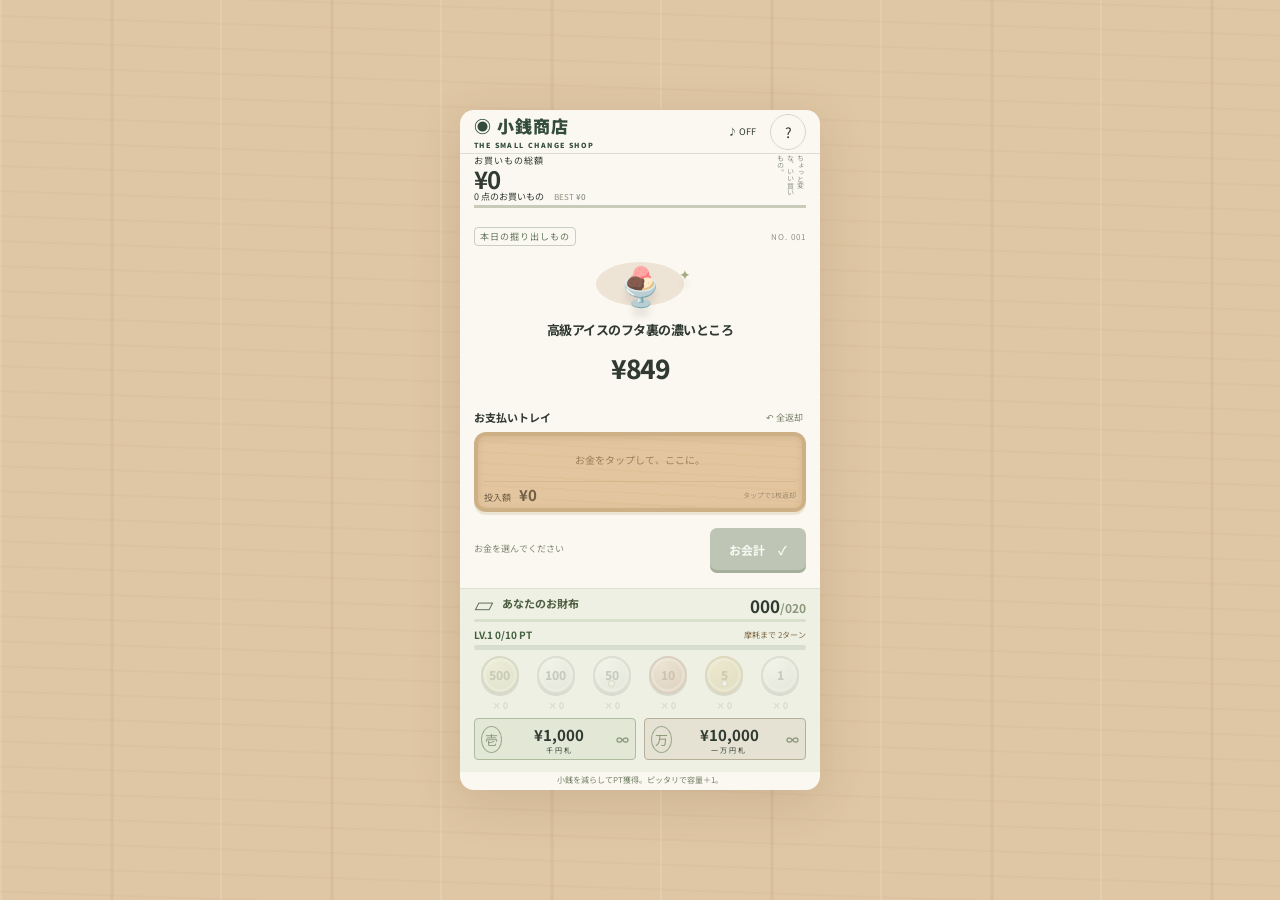
==== index.html @ 15989cb2 "Add files via upload ゲームルールを変更" ====
<!doctype html>
<html lang="ja">
<head><meta charset="utf-8"><meta name="viewport" content="width=device-width,initial-scale=1,viewport-fit=cover"><meta name="theme-color" content="#f4f0e6"><title>ピッタリ小銭パズル</title><link rel="stylesheet" href="style.css"></head>
<body>
<main class="game">
<header><a class="brand" href="./">◉ 小銭商店<span>THE SMALL CHANGE SHOP</span></a><div class="header-actions"><button id="sound" aria-label="効果音をオンにする" aria-pressed="false">♪ OFF</button><button id="help" aria-label="遊び方">?</button></div></header>
<section class="collection" aria-label="購入した商品"><div class="score"><span>お買いもの総額</span><strong id="total">¥0</strong><small><span id="purchases">0</span> 点のお買いもの <span class="best">BEST <b id="best">¥0</b></span></small></div><div id="trophies" aria-hidden="true"></div><span class="shelf-label">ちょっと変な、いい買いもの。</span></section>
<section class="product"><div class="product-top"><span class="tag">本日の掘り出しもの</span><span id="item-number">NO. 001</span></div><div class="product-art" id="art" aria-hidden="true"></div><span id="category" class="category"></span><h1 id="item-name"></h1><p id="description"></p><div class="price" id="price"></div></section>
<section class="payment" aria-label="支払いトレイ"><div class="section-heading"><h2>お支払いトレイ</h2><button id="clear">↶ 全返却</button></div><div class="tray"><div id="tray-items"><span class="tray-hint">お金をタップして、ここに。</span></div><div class="tray-bottom"><span><span id="tray-label">投入額</span> <strong id="paid">¥0</strong></span><small id="tray-instruction">タップで1枚返却</small></div></div><div class="checkout"><div class="payment-feedback" aria-live="polite" aria-atomic="true"><span id="payment-hint">お金を選んでください</span><strong id="coin-preview"></strong></div><button id="pay" disabled>お会計 <span>✓</span></button></div></section>
<section class="wallet" id="wallet"><div class="section-heading"><h2><span aria-hidden="true">▱</span> あなたのお財布</h2><strong id="capacity">008<span>/015</span></strong></div><div class="capacity-track"><div id="capacity-bar"></div></div><div id="coins" class="coins"></div><div class="notes"><button data-note="1000"><span class="note-seal">壱</span><span>¥1,000<small>千円札</small></span><b>∞</b></button><button data-note="10000"><span class="note-seal">万</span><span>¥10,000<small>一万円札</small></span><b>∞</b></button></div><p class="wallet-tip">小銭をタップ / 上にスワイプでトレイへ</p></section>
<footer>小銭を減らしてPT獲得。ピッタリで財布を育てよう。<span>買いすぎ注意。小銭はもっと注意。</span></footer>
</main>
<div id="toast" role="status" aria-live="polite"></div>
<dialog id="help-dialog"><button class="close" data-close="help-dialog" aria-label="閉じる">×</button><span class="dialog-icon">◉</span><h2>小銭じょうずは、買いものじょうず。</h2><p>お財布のお金をじょうずに使って、ちょっと変な商品を買い続けよう。</p><ol><li>小銭やお札をタップしてトレイへ。</li><li>商品の金額以上を用意して「お会計」。</li><li>お釣りは千円単位をお札で、端数を最少枚数の硬貨で返します。</li></ol><p id="growth-rules">小銭を減らしてポイント獲得。ピッタリ支払いで財布を育てよう。</p><small>ヒント：198円に203円を出すと、お釣りは5円玉1枚。</small><button class="primary" data-close="help-dialog">お買いものをはじめる →</button></dialog>
<dialog id="result"><div class="receipt"><span>小銭商店 / RECEIPT</span><h2>財布がパンクしました</h2><p>お買い上げ、ありがとうございました。</p><div id="receipt-items"></div><div class="receipt-total">合計 <strong id="result-total"></strong></div><p id="result-count"></p><p id="result-capacity"></p><div class="barcode" aria-hidden="true"></div><small>またのご来店を、お待ちしています。</small><button id="restart" class="primary">もう一度お買いもの →</button></div></dialog>
<script src="wallet-config.js"></script><script src="game.js"></script><script src="app.js"></script>
</body></html>
---- style.css ----
@import url('https://fonts.googleapis.com/css2?family=Noto+Sans+JP:wght@400;500;600;700;800;900&display=swap');
:root{font-family:'Noto Sans JP',sans-serif;color:#303a30;background:#e9e9e1;font-synthesis:none;font-size:14px}*{box-sizing:border-box}body{margin:0;background-image:radial-gradient(#6d776916 .8px,transparent .8px);background-size:8px 8px}button,a{-webkit-tap-highlight-color:transparent}button{font:inherit;cursor:pointer;color:inherit;touch-action:manipulation}button:focus-visible,a:focus-visible{outline:3px solid #de8b3b;outline-offset:4px}button{border:0}button:disabled{cursor:default}.game{max-width:480px;margin:28px auto;background:#faf8f0;border:1px solid #fff;box-shadow:0 12px 80px #333b3115;border-radius:22px;overflow:hidden}header{display:flex;justify-content:space-between;align-items:center;padding:23px 24px 20px;border-bottom:1px solid #dcded2}.brand{text-decoration:none;color:#334c3b;font-size:21px;font-weight:900;letter-spacing:2px}.brand span{display:block;font-size:8px;letter-spacing:1.7px;margin-top:5px}.header-actions{display:flex;gap:9px}.header-actions button{background:transparent;border:1px solid #d4d8cc;border-radius:50%;width:30px;height:30px;font-size:14px}.header-actions #sound{border:0;width:55px;font-size:10px}.collection{position:relative;height:132px;margin:0 24px;border-bottom:4px solid #c8caba;overflow:hidden}.score{position:relative;z-index:2;padding-top:17px;pointer-events:none}.score>span{font-size:10px;letter-spacing:1px}.score strong{display:block;font-size:34px;letter-spacing:-1px;line-height:1.4;font-variant-numeric:tabular-nums}.score small{font-size:10px}.best{margin-left:12px;color:#8b907f;font-size:9px}.best b{font-weight:500}.shelf-label{position:absolute;right:0;bottom:7px;font-size:8px;color:#8d9383;writing-mode:vertical-rl;max-height:110px}#trophies{position:absolute;bottom:0;right:24px;width:150px;height:125px}.trophy{position:absolute;font-size:29px;bottom:var(--y);left:var(--x);transform:rotate(var(--r));animation:drop .8s cubic-bezier(.3,.05,.7,1)}@keyframes drop{0%{transform:translateY(-150px) rotate(-30deg)}65%{transform:translateY(0) rotate(var(--r))}80%{transform:translateY(-17px) rotate(12deg)}100%{transform:translateY(0) rotate(var(--r))}}.product{text-align:center;padding:19px 24px 21px}.product-top{display:flex;justify-content:space-between;align-items:center;font-size:9px;letter-spacing:1px;color:#909486}.tag{border:1px solid #c9d0bf;border-radius:4px;padding:4px 8px;color:#65745c;font-size:10px}.product-art{width:140px;height:118px;border-radius:50%;margin:14px auto 10px;display:grid;place-items:center;font-size:83px;background:#eee4d6;position:relative;text-shadow:0 9px 6px #4a382119}.product-art:after{content:'✦';position:absolute;right:-7px;top:13px;font-size:19px;color:#a6ab82}.category{font-size:9px;color:#8a906d;letter-spacing:2px}h1{font-size:17px;margin:6px 0;letter-spacing:-.5px}.product p{font-size:10px;color:#939586;margin:0 0 8px}.price{font-weight:800;font-size:35px;letter-spacing:-1.5px}.payment{padding:0 24px 17px}.section-heading{display:flex;justify-content:space-between;align-items:center;margin-bottom:9px}h2{font-size:12px;margin:0;font-weight:700}.section-heading button{background:transparent;font-size:10px;color:#7c826e;padding:5px}.tray{background:repeating-linear-gradient(3deg,#dab98c44 0px,#dab98c44 2px,transparent 2px,transparent 11px),#e3c69f;border:5px solid #ceb087;box-shadow:inset 0 2px 7px #72502422,0 3px 0 #ad8e6430;border-radius:12px;min-height:106px;padding:9px 11px 7px}#tray-items{display:flex;flex-wrap:wrap;gap:5px;min-height:40px;max-height:115px;overflow:auto;align-items:center}.tray-hint{font-size:11px;color:#9a805f;text-align:center;width:100%;padding:10px 0}.tray-bottom{display:flex;justify-content:space-between;align-items:center;border-top:1px solid #b9966344;padding-top:6px;margin-top:7px;font-size:10px;color:#705d45}.tray-bottom strong{font-size:18px;margin-left:8px}.tray-bottom small{font-size:8px;color:#a18b6e}.tray-money{border-radius:50%;background:#ebebe5;border:2px solid #b7b7a9;width:33px;height:33px;font-size:10px;font-weight:800;flex-shrink:0}.tray-money.note{width:auto;border-radius:3px;background:#e8edda;border-color:#b3c3a2;padding:0 7px}.checkout{display:flex;align-items:center;justify-content:space-between;margin-top:12px;gap:8px}.payment-feedback{font-size:10px;color:#808872;line-height:1.7;white-space:pre-line}#pay{background:#38523d;color:white;padding:12px 22px;border-radius:7px;font-size:13px;font-weight:700;min-width:120px;box-shadow:0 3px 0 #263e2c}#pay span{margin-left:17px}#pay:disabled{background:#bec5b4;box-shadow:0 3px 0 #a6af9b;color:#f8f9f4}.wallet{background:#edf0e3;padding:18px 24px 12px;border-top:1px solid #dee3d4}.wallet h2{color:#4b5c40}.wallet h2 span{font-size:22px;vertical-align:middle;margin-right:5px}#capacity{font-size:18px;font-variant-numeric:tabular-nums}#capacity span{color:#8c977e;font-size:13px}.capacity-track{height:4px;background:#d9dfcd;border-radius:4px;margin-bottom:20px;overflow:hidden}#capacity-bar{height:100%;background:#82966a;transition:width .25s,background .25s}.coins{display:grid;grid-template-columns:repeat(6,1fr);gap:8px;align-items:start;margin-bottom:13px}.coin-slot{background:transparent;padding:0;min-width:0;touch-action:pan-x}.coin-stack{height:54px;position:relative;display:block}.coin-face{position:absolute;left:50%;top:var(--offset,0px);transform:translateX(-50%);border-radius:50%;width:43px;height:43px;border:2px solid #b6b5a9;background:radial-gradient(circle at 30% 20%,#fafaf4,#cdcec6);box-shadow:0 2px 0 #a6a79a,inset 0 0 0 3px #ffffff55;display:grid;place-items:center;font-size:13px;font-weight:800;color:#6f746d}.coin-slot[data-value="500"] .coin-face{background:radial-gradient(circle at 30% 20%,#eee7bd,#c5c397);border-color:#aaa780;color:#777651}.coin-slot[data-value="10"] .coin-face{background:radial-gradient(circle at 30% 20%,#e9c5ab,#bd8e6e);border-color:#af856a;color:#855d43}.coin-slot[data-value="5"] .coin-face{background:radial-gradient(circle at 30% 20%,#e8d69d,#c5b476);border-color:#b6a067;color:#8a7439}.coin-slot[data-value="50"] .coin-face:after,.coin-slot[data-value="5"] .coin-face:after{content:'';position:absolute;bottom:5px;width:5px;height:5px;border-radius:50%;background:#edf0e3;border:1px solid #a69c7b}.coin-slot:disabled{opacity:.3}.coin-count{display:block;text-align:center;color:#828b76;font-size:10px}.notes{display:grid;grid-template-columns:1fr 1fr;gap:12px}.notes button{display:flex;align-items:center;justify-content:space-between;padding:9px;background:#e2e7d6;border:1px solid #aebb9e;outline:2px solid #e2e7d6;outline-offset:-4px;border-radius:4px}.notes button:nth-child(2){background:#e5e2d4;border-color:#b6b09a;outline-color:#e5e2d4}.note-seal{border:1px solid #9faa8f;border-radius:50%;padding:5px;font-size:15px;color:#8a9779}.notes button>span:nth-child(2){font-size:18px;font-weight:700}.notes small{display:block;font-weight:400;font-size:8px;letter-spacing:2px}.notes b{font-size:18px;color:#8c977d}.wallet-tip{text-align:center;font-size:8px;color:#9aa38d;margin:12px 0 0}footer{text-align:center;font-size:10px;padding:16px 0;color:#768166}footer span{display:block;margin-top:5px;font-size:8px;color:#a1a591}#toast{position:fixed;bottom:25px;left:50%;transform:translate(-50%,20px);background:#344a38;color:#fff;padding:14px 22px;border-radius:12px;box-shadow:0 4px 25px #0002;max-width:90vw;width:max-content;opacity:0;pointer-events:none;transition:.25s;font-size:12px;z-index:5}#toast.show{opacity:1;transform:translate(-50%,0)}dialog{border:0;border-radius:15px;padding:30px;max-width:390px;width:calc(100% - 32px);color:#354331;background:#faf8f0;box-shadow:0 20px 80px #0003}dialog::backdrop{background:#25382980;backdrop-filter:blur(4px)}dialog h2{font-size:20px;margin:15px 0}dialog p,dialog li{font-size:12px;line-height:2}dialog ol{padding-left:20px}dialog small{font-size:10px}.close{position:absolute;right:12px;top:8px;background:transparent;font-size:25px}.dialog-icon{font-size:34px;color:#738961}.primary{display:block;background:#38523d;color:white;padding:14px;border-radius:7px;width:100%;margin-top:23px;font-weight:700;font-size:12px}.receipt{text-align:center}.receipt>span{font-size:12px;letter-spacing:2px}.receipt h2{font-size:20px}#receipt-items{border-block:1px dashed #afb49e;max-height:180px;overflow:auto;padding:12px 0;margin:20px 0}.receipt-row{display:flex;justify-content:space-between;gap:12px;text-align:left;font-size:10px;margin:9px 0}.receipt-row span:last-child{white-space:nowrap}.receipt-total{display:flex;justify-content:space-between;font-size:16px}.receipt-total strong{font-size:25px}.barcode{height:32px;width:165px;margin:18px auto;background:repeating-linear-gradient(90deg,#46513c 0 2px,transparent 2px 5px,#46513c 5px 6px,transparent 6px 9px,#46513c 9px 13px,transparent 13px 15px)}.upgrade{animation:glow .8s ease 2}@keyframes glow{50%{background:#d8e7b6;box-shadow:inset 0 0 35px #a4c365}}.burst{animation:shake .15s 5}@keyframes shake{25%{transform:translateX(-9px) rotate(-1deg)}75%{transform:translateX(9px) rotate(1deg)}}.flying-coin{position:fixed;z-index:10;font-size:24px;pointer-events:none;animation:fly 1s ease-out forwards}@keyframes fly{to{transform:translate(var(--dx),var(--dy)) rotate(500deg);opacity:0}}@media(max-width:360px){header,.product,.payment,.wallet{padding-left:16px;padding-right:16px}.coin-face{width:38px;height:38px}.coins{gap:4px}h1{font-size:15px}}@media(prefers-reduced-motion:reduce){*,*:before,*:after{animation:none!important;transition:none!important}}

.payment-feedback{min-width:0}.payment-feedback>span{white-space:pre-line}#coin-preview{display:block;font-size:11px;margin-top:3px;color:#826b48}#coin-preview:empty{display:none}#coin-preview[data-tone="good"]{color:#427044}#coin-preview[data-tone="danger"]{color:#ac4c35}#pay{flex-shrink:0}

/* Separate pieces remain individually visible and tappable. */
#tray-items{gap:10px 9px;padding:7px 4px;min-height:54px;align-content:start}
.tray-money{display:inline-grid;place-items:center;transform:translateY(var(--scatter-y,0px)) rotate(var(--tilt,0deg));box-shadow:0 2px 3px #72502435;min-width:33px}
.tray-money[data-value="500"]{background:#ded6a7;border-color:#aaa780}
.tray-money[data-value="10"]{background:#ddae8c;border-color:#af856a}
.tray-money[data-value="5"]{background:#e0cb8b;border-color:#b6a067}
#tray-items.returning-change{max-height:none;overflow:visible}
.money-flight{position:fixed;z-index:6;pointer-events:none;margin:0;transform:none}

/* 360 x 576 (10:16) is the baseline. Only row spacing grows on taller screens. */
:root{
 --safe-top:env(safe-area-inset-top,0px);--safe-bottom:env(safe-area-inset-bottom,0px);
 --game-width:min(calc(100vw - 16px - env(safe-area-inset-left,0px) - env(safe-area-inset-right,0px)),480px);
 --u:calc(var(--game-width) / 360);
}
body{
 min-height:100vh;min-height:100dvh;display:grid;place-items:center;
 padding:calc(8px + var(--safe-top)) calc(8px + env(safe-area-inset-right,0px)) calc(8px + var(--safe-bottom)) calc(8px + env(safe-area-inset-left,0px));
 background-color:#dfc6a4;
 background-image:repeating-linear-gradient(2deg,transparent 0 7px,#9470470b 8px 9px,transparent 10px 25px),repeating-linear-gradient(90deg,#fff2 0 2px,transparent 2px 110px,#8b694c18 111px 113px,transparent 114px 220px);
 background-size:auto;
}
.game{
 width:var(--game-width);max-width:480px;min-height:0;
 height:clamp(calc(576 * var(--u)),calc(100dvh - var(--safe-top) - var(--safe-bottom) - 16px),calc(640 * var(--u)));
 margin:0;border:0;border-radius:calc(14 * var(--u));overflow:auto;
 display:grid;grid-template-rows:calc(44 * var(--u)) minmax(calc(54 * var(--u)),.25fr) minmax(calc(130 * var(--u)),1fr) calc(174 * var(--u)) calc(156 * var(--u)) calc(18 * var(--u));
 box-shadow:0 12px 50px #62482725;
}
.game>header{padding:calc(3 * var(--u)) calc(14 * var(--u))}
.brand{font-size:calc(17 * var(--u));letter-spacing:calc(1 * var(--u))}.brand span{font-size:calc(7 * var(--u));margin-top:calc(2 * var(--u));letter-spacing:calc(1.4 * var(--u))}
.header-actions{gap:calc(4 * var(--u))}.header-actions button{width:calc(36 * var(--u));height:calc(36 * var(--u));font-size:calc(14 * var(--u))}.header-actions #sound{width:calc(48 * var(--u));font-size:calc(9 * var(--u))}
.collection{height:auto;margin:0 calc(14 * var(--u));border-bottom-width:calc(3 * var(--u))}
.score{padding-top:calc(2 * var(--u));line-height:1.1}.score>span{font-size:calc(9 * var(--u))}.score strong{font-size:calc(24 * var(--u));line-height:1.1}.score small{display:block;font-size:calc(9 * var(--u));line-height:1.2}.best{font-size:calc(8 * var(--u));margin-left:calc(8 * var(--u))}
.shelf-label{max-height:calc(48 * var(--u));font-size:calc(7 * var(--u))}#trophies{width:calc(130 * var(--u));height:calc(52 * var(--u));right:calc(16 * var(--u))}
.product{min-height:0;padding:calc(3 * var(--u)) calc(14 * var(--u));display:flex;flex-direction:column;align-items:center;justify-content:space-evenly;overflow:visible}
.product-top{width:100%;font-size:calc(8 * var(--u));flex-shrink:0}.tag{padding:calc(2 * var(--u)) calc(5 * var(--u));font-size:calc(9 * var(--u))}
.product-art{flex:none;width:calc(88 * var(--u));height:calc(44 * var(--u));margin:0 auto;font-size:calc(38 * var(--u));line-height:1}.product-art:after{font-size:calc(14 * var(--u));top:calc(5 * var(--u))}
.product .category,.product>p{display:none}.product h1{font-size:calc(13 * var(--u));line-height:1.3;margin:0;flex-shrink:0}.price{font-size:calc(26 * var(--u));line-height:1.1}
.payment{padding:calc(3 * var(--u)) calc(14 * var(--u)) calc(5 * var(--u));min-height:0;display:flex;flex-direction:column}
.section-heading{margin-bottom:calc(3 * var(--u))}h2{font-size:calc(11 * var(--u))}.payment>.section-heading{height:calc(24 * var(--u));flex-shrink:0}.section-heading button{font-size:calc(9 * var(--u));min-height:calc(28 * var(--u));padding:calc(3 * var(--u))}
.tray{min-height:0;flex:1;display:flex;flex-direction:column;padding:calc(3 * var(--u)) calc(6 * var(--u));border-width:calc(4 * var(--u))}
#tray-items,#tray-items.returning-change{min-height:0;max-height:none;overflow:auto;flex:1;gap:calc(8 * var(--u));padding:calc(5 * var(--u)) calc(3 * var(--u));align-items:flex-start}
.tray-money{width:calc(30 * var(--u));min-width:calc(30 * var(--u));height:calc(30 * var(--u));font-size:calc(9 * var(--u))}.tray-money.note{padding:0 calc(6 * var(--u))}
.tray-hint{padding:calc(3 * var(--u)) 0;font-size:calc(10 * var(--u))}.tray-bottom{flex-shrink:0;margin-top:calc(2 * var(--u));padding-top:calc(2 * var(--u));font-size:calc(9 * var(--u))}.tray-bottom strong{font-size:calc(15 * var(--u));margin-left:calc(6 * var(--u))}.tray-bottom small{font-size:calc(7 * var(--u))}
.checkout{flex-shrink:0;height:calc(56 * var(--u));margin-top:calc(3 * var(--u));gap:calc(5 * var(--u))}.payment-feedback{font-size:calc(9 * var(--u));line-height:1.4}#coin-preview{font-size:calc(9 * var(--u));margin-top:calc(2 * var(--u))}#pay{height:calc(42 * var(--u));padding:calc(8 * var(--u)) calc(12 * var(--u));min-width:calc(96 * var(--u));font-size:calc(12 * var(--u))}#pay span{margin-left:calc(10 * var(--u))}
.wallet{padding:calc(5 * var(--u)) calc(14 * var(--u));min-height:0}.wallet .section-heading{height:calc(22 * var(--u))}.wallet h2 span{font-size:calc(20 * var(--u))}#capacity{font-size:calc(17 * var(--u))}#capacity span{font-size:calc(12 * var(--u))}
.capacity-track{height:calc(3 * var(--u));margin-bottom:calc(6 * var(--u))}.coins{margin-bottom:calc(6 * var(--u));gap:calc(5 * var(--u))}.coin-stack{height:calc(44 * var(--u))}.coin-slot{min-height:calc(57 * var(--u))}.coin-face{width:calc(38 * var(--u));height:calc(38 * var(--u));font-size:calc(12 * var(--u))}.coin-count{font-size:calc(9 * var(--u));line-height:1.3}
.notes{gap:calc(8 * var(--u))}.notes button{padding:calc(4 * var(--u)) calc(6 * var(--u));min-height:calc(42 * var(--u))}.notes button>span:nth-child(2){font-size:calc(15 * var(--u))}.notes b{font-size:calc(13 * var(--u))}.notes small{font-size:calc(7 * var(--u))}.note-seal{padding:calc(3 * var(--u));font-size:calc(13 * var(--u))}.wallet-tip{display:none}
.game>footer{padding:calc(2 * var(--u)) 0;font-size:calc(8 * var(--u));line-height:1.5}.game>footer span{display:none}
#toast{bottom:calc(12px + var(--safe-bottom))}dialog{max-height:calc(100dvh - var(--safe-top) - var(--safe-bottom) - 24px);overflow:auto}
/* Landscape retains a usable portrait layout with page scrolling. */
@media(orientation:landscape){:root{--game-width:min(calc(100vw - 16px),360px)}}
.score{font-size:calc(9 * var(--u))}
/* Growth stays beside the wallet; allow additional height for payment forecasts. */
.game{height:clamp(calc(616 * var(--u)),calc(100dvh - var(--safe-top) - var(--safe-bottom) - 16px),calc(680 * var(--u)));grid-template-rows:calc(44 * var(--u)) minmax(calc(54 * var(--u)),.25fr) minmax(calc(130 * var(--u)),1fr) calc(186 * var(--u)) calc(184 * var(--u)) calc(18 * var(--u))}
.checkout{height:auto;min-height:calc(68 * var(--u))}
.growth{margin-bottom:calc(5 * var(--u));color:#42603d}
.growth-label{display:flex;align-items:center;justify-content:space-between;gap:4px;font-size:calc(10 * var(--u));line-height:1.4}
.growth-label small{font-size:calc(8 * var(--u));color:#826b48}
#exp-gauge{display:block;width:100%;height:calc(5 * var(--u));margin-top:calc(3 * var(--u));border:0;border-radius:4px;overflow:hidden;background:#d8decd;accent-color:#699c53}
#exp-gauge::-webkit-progress-bar{background:#d8decd}
#exp-gauge::-webkit-progress-value{background:#699c53;transition:width .25s}
#exp-gauge::-moz-progress-bar{background:#699c53}
#exp-preview{display:block;color:#427044;font-weight:700;font-size:calc(9 * var(--u));line-height:1.4}
#exp-preview:empty{display:none}
.wear{animation:wear-flash .8s ease}
@keyframes wear-flash{50%{background:#ead0b6}}
.product{overflow:hidden}
.product-content{width:100%;height:100%;min-height:0;display:flex;flex-direction:column;align-items:center;justify-content:space-evenly}
.product-content>.category,.product-content>p{display:none}
.payment{position:relative}
.point-popup{position:absolute;left:50%;top:25%;transform:translateX(-50%);z-index:8;pointer-events:none;color:#46652f;background:#fff9de;border:2px solid #d4b85c;border-radius:999px;padding:5px 18px;font-size:calc(28 * var(--u));font-weight:900;text-shadow:0 2px #fff;box-shadow:0 5px 18px #66501d38;white-space:nowrap}
#tray-items,#tray-items.returning-change{position:relative;display:block;overflow:hidden;padding:0;max-height:none;min-height:0;isolation:isolate}
#tray-items>.tray-money{position:absolute;margin:0;transform-origin:center;transition:filter .12s}
#tray-items>.tray-money:focus-visible{z-index:10000!important;outline-offset:1px;filter:brightness(1.15)}
#tray-items>.tray-money:hover:not(:disabled){filter:brightness(1.1)}
#tray-items>.tray-hint{position:absolute;inset:0;display:grid;place-items:center;padding:0}
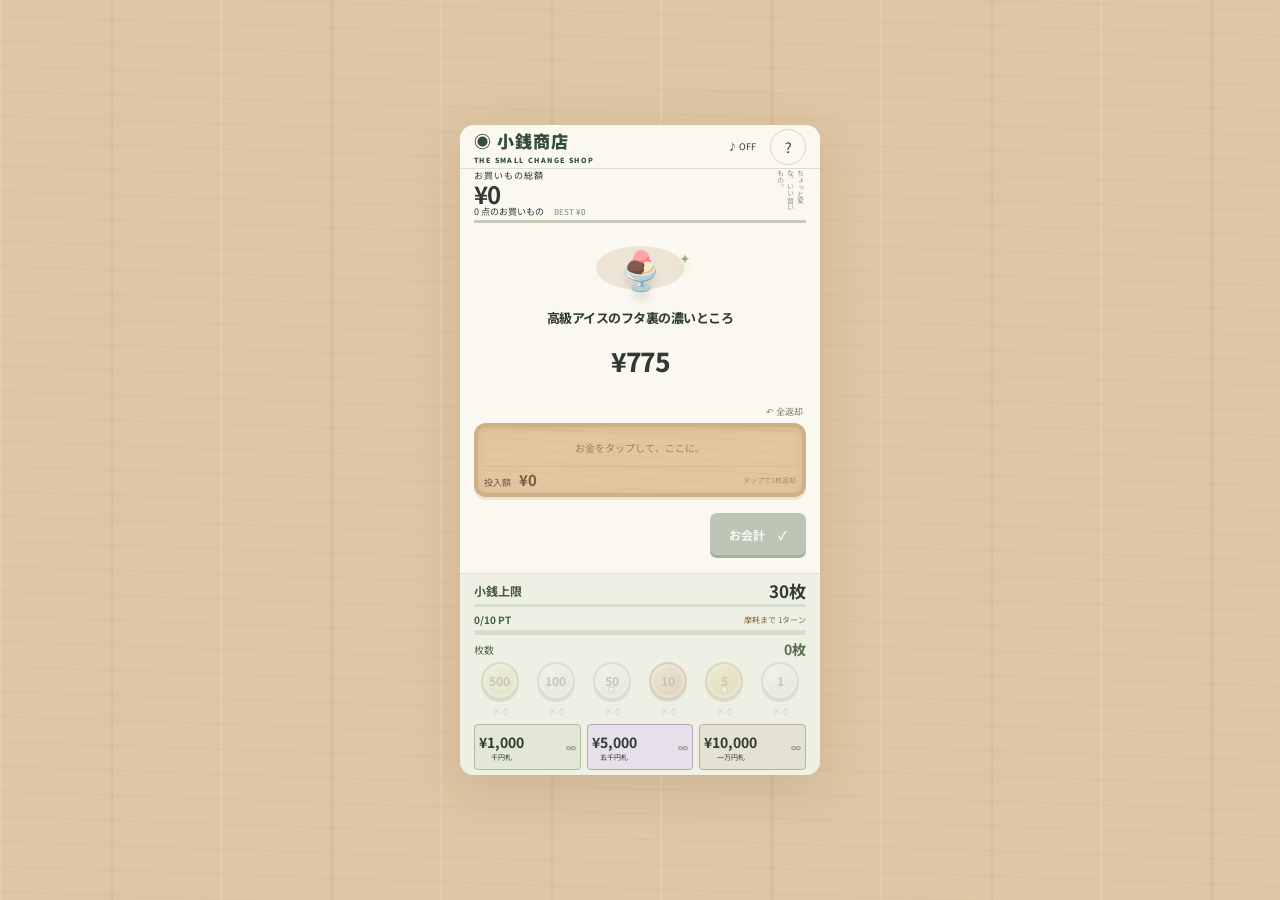
==== commit 3c66cca8: "Add files via upload バランス調整中" ====
--- a/index.html
+++ b/index.html
@@ -5,10 +5,10 @@
 <main class="game">
 <header><a class="brand" href="./">◉ 小銭商店<span>THE SMALL CHANGE SHOP</span></a><div class="header-actions"><button id="sound" aria-label="効果音をオンにする" aria-pressed="false">♪ OFF</button><button id="help" aria-label="遊び方">?</button></div></header>
 <section class="collection" aria-label="購入した商品"><div class="score"><span>お買いもの総額</span><strong id="total">¥0</strong><small><span id="purchases">0</span> 点のお買いもの <span class="best">BEST <b id="best">¥0</b></span></small></div><div id="trophies" aria-hidden="true"></div><span class="shelf-label">ちょっと変な、いい買いもの。</span></section>
-<section class="product"><div class="product-top"><span class="tag">本日の掘り出しもの</span><span id="item-number">NO. 001</span></div><div class="product-art" id="art" aria-hidden="true"></div><span id="category" class="category"></span><h1 id="item-name"></h1><p id="description"></p><div class="price" id="price"></div></section>
-<section class="payment" aria-label="支払いトレイ"><div class="section-heading"><h2>お支払いトレイ</h2><button id="clear">↶ 全返却</button></div><div class="tray"><div id="tray-items"><span class="tray-hint">お金をタップして、ここに。</span></div><div class="tray-bottom"><span><span id="tray-label">投入額</span> <strong id="paid">¥0</strong></span><small id="tray-instruction">タップで1枚返却</small></div></div><div class="checkout"><div class="payment-feedback" aria-live="polite" aria-atomic="true"><span id="payment-hint">お金を選んでください</span><strong id="coin-preview"></strong></div><button id="pay" disabled>お会計 <span>✓</span></button></div></section>
-<section class="wallet" id="wallet"><div class="section-heading"><h2><span aria-hidden="true">▱</span> あなたのお財布</h2><strong id="capacity">008<span>/015</span></strong></div><div class="capacity-track"><div id="capacity-bar"></div></div><div id="coins" class="coins"></div><div class="notes"><button data-note="1000"><span class="note-seal">壱</span><span>¥1,000<small>千円札</small></span><b>∞</b></button><button data-note="10000"><span class="note-seal">万</span><span>¥10,000<small>一万円札</small></span><b>∞</b></button></div><p class="wallet-tip">小銭をタップ / 上にスワイプでトレイへ</p></section>
-<footer>小銭を減らしてPT獲得。ピッタリで財布を育てよう。<span>買いすぎ注意。小銭はもっと注意。</span></footer>
+<section class="product"><div class="product-art" id="art" aria-hidden="true"></div><span id="category" class="category"></span><h1 id="item-name"></h1><p id="description"></p><div class="price" id="price"></div></section>
+<section class="payment" aria-label="支払いトレイ"><div class="section-heading"><button id="clear">↶ 全返却</button></div><div class="tray"><div id="tray-items"><span class="tray-hint">お金をタップして、ここに。</span></div><div class="tray-bottom"><span><span id="tray-label">投入額</span> <strong id="paid">¥0</strong></span><small id="tray-instruction">タップで1枚返却</small></div></div><div class="checkout"><div class="payment-feedback" aria-live="polite" aria-atomic="true"><span id="payment-hint"></span><strong id="coin-preview"></strong></div><button id="pay" disabled>お会計 <span>✓</span></button></div></section>
+<section class="wallet" id="wallet"><div class="section-heading wallet-heading"><h2>小銭上限</h2><strong id="capacity"></strong></div><div class="capacity-track"><div id="capacity-bar"></div></div><div class="coin-total-label"><span>枚数</span><strong id="coin-total"></strong></div><div id="coins" class="coins"></div><div class="notes"><button data-note="1000"><span class="note-seal">壱</span><span>¥1,000<small>千円札</small></span><b>∞</b></button><button data-note="5000"><span class="note-seal">五</span><span>¥5,000<small>五千円札</small></span><b>∞</b></button><button data-note="10000"><span class="note-seal">万</span><span>¥10,000<small>一万円札</small></span><b>∞</b></button></div><p class="wallet-tip">小銭をタップ / 上にスワイプでトレイへ</p></section>
+
 </main>
 <div id="toast" role="status" aria-live="polite"></div>
 <dialog id="help-dialog"><button class="close" data-close="help-dialog" aria-label="閉じる">×</button><span class="dialog-icon">◉</span><h2>小銭じょうずは、買いものじょうず。</h2><p>お財布のお金をじょうずに使って、ちょっと変な商品を買い続けよう。</p><ol><li>小銭やお札をタップしてトレイへ。</li><li>商品の金額以上を用意して「お会計」。</li><li>お釣りは千円単位をお札で、端数を最少枚数の硬貨で返します。</li></ol><p id="growth-rules">小銭を減らしてポイント獲得。ピッタリ支払いで財布を育てよう。</p><small>ヒント：198円に203円を出すと、お釣りは5円玉1枚。</small><button class="primary" data-close="help-dialog">お買いものをはじめる →</button></dialog>
--- a/style.css
+++ b/style.css
@@ -81,3 +81,18 @@
 #tray-items>.tray-money:focus-visible{z-index:10000!important;outline-offset:1px;filter:brightness(1.15)}
 #tray-items>.tray-money:hover:not(:disabled){filter:brightness(1.1)}
 #tray-items>.tray-hint{position:absolute;inset:0;display:grid;place-items:center;padding:0}
+/* Keep the wallet limit above the gauge and the held count next to the coins. */
+.game{height:clamp(calc(586 * var(--u)),calc(100dvh - var(--safe-top) - var(--safe-bottom) - 16px),calc(650 * var(--u)));grid-template-rows:calc(44 * var(--u)) minmax(calc(54 * var(--u)),.25fr) minmax(calc(112 * var(--u)),1fr) calc(174 * var(--u)) calc(202 * var(--u))}
+.payment>.section-heading{justify-content:flex-end;height:calc(18 * var(--u))}
+.wallet-heading h2{font-size:calc(12 * var(--u))}
+.coin-total-label{display:flex;align-items:center;justify-content:space-between;gap:8px;font-size:calc(10 * var(--u));line-height:1.3;margin:calc(4 * var(--u)) 0 calc(3 * var(--u));color:#586c4c}
+#coin-total{font-size:calc(14 * var(--u));font-variant-numeric:tabular-nums}
+.notes{grid-template-columns:repeat(3,minmax(0,1fr));gap:calc(6 * var(--u))}
+.notes button{min-width:0;min-height:calc(46 * var(--u));padding:calc(4 * var(--u));gap:calc(2 * var(--u))}
+.notes .note-seal{display:none}
+.notes button>span:nth-child(2){font-size:calc(14 * var(--u));white-space:nowrap}
+.notes b{font-size:calc(10 * var(--u));overflow-wrap:anywhere;min-width:0}
+.notes small{letter-spacing:0}
+.notes button[data-note="5000"]{background:#e7dfe9;border-color:#b5a6bd;outline-color:#e7dfe9}
+.notes button[data-note="10000"]{background:#e5e2d4;border-color:#b6b09a;outline-color:#e5e2d4}
+.point-popup{font-size:calc(25 * var(--u));max-width:95%;padding:5px 14px}
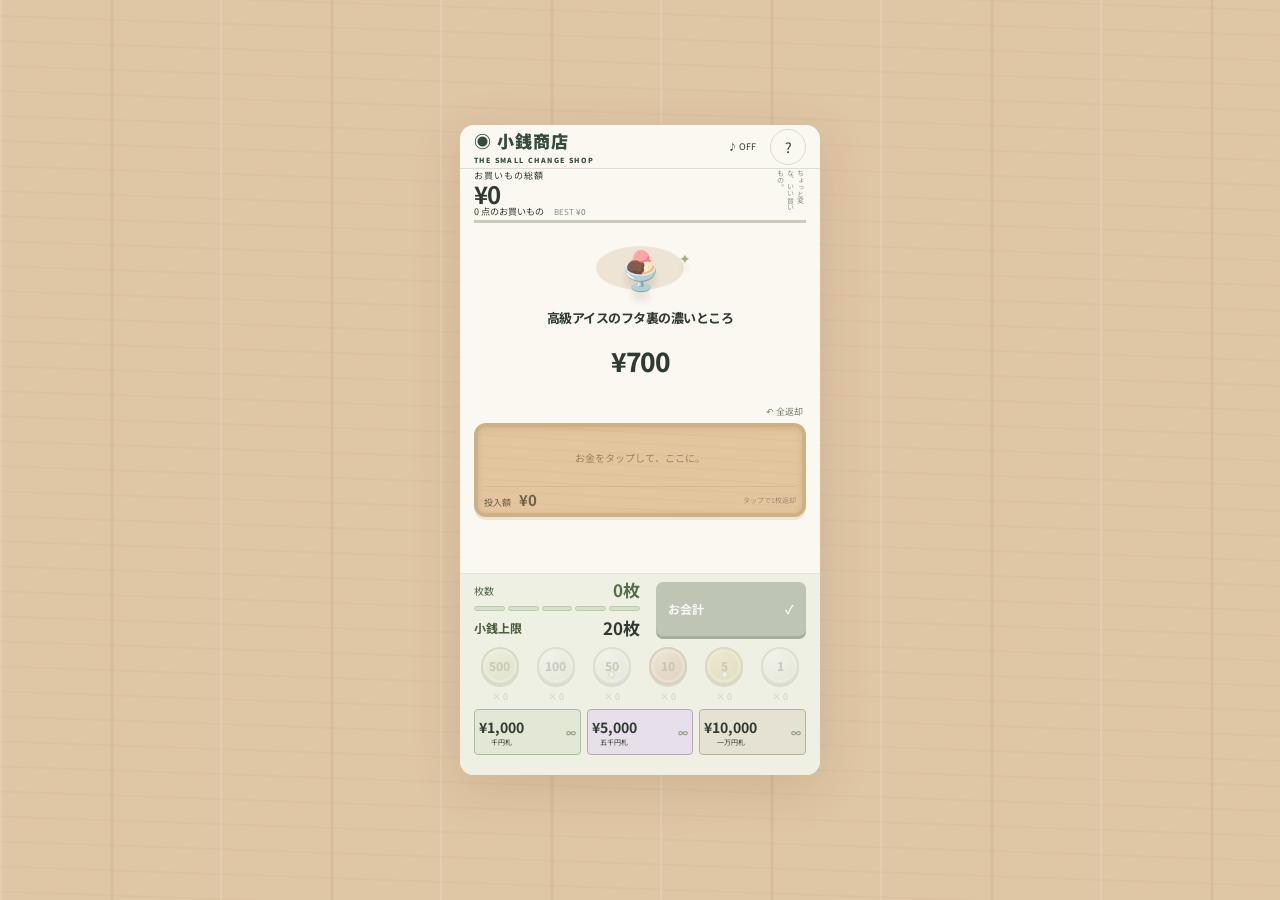
==== commit f71637fd: "Add files via upload レイアウトとバランス調整" ====
--- a/index.html
+++ b/index.html
@@ -6,8 +6,8 @@
 <header><a class="brand" href="./">◉ 小銭商店<span>THE SMALL CHANGE SHOP</span></a><div class="header-actions"><button id="sound" aria-label="効果音をオンにする" aria-pressed="false">♪ OFF</button><button id="help" aria-label="遊び方">?</button></div></header>
 <section class="collection" aria-label="購入した商品"><div class="score"><span>お買いもの総額</span><strong id="total">¥0</strong><small><span id="purchases">0</span> 点のお買いもの <span class="best">BEST <b id="best">¥0</b></span></small></div><div id="trophies" aria-hidden="true"></div><span class="shelf-label">ちょっと変な、いい買いもの。</span></section>
 <section class="product"><div class="product-art" id="art" aria-hidden="true"></div><span id="category" class="category"></span><h1 id="item-name"></h1><p id="description"></p><div class="price" id="price"></div></section>
-<section class="payment" aria-label="支払いトレイ"><div class="section-heading"><button id="clear">↶ 全返却</button></div><div class="tray"><div id="tray-items"><span class="tray-hint">お金をタップして、ここに。</span></div><div class="tray-bottom"><span><span id="tray-label">投入額</span> <strong id="paid">¥0</strong></span><small id="tray-instruction">タップで1枚返却</small></div></div><div class="checkout"><div class="payment-feedback" aria-live="polite" aria-atomic="true"><span id="payment-hint"></span><strong id="coin-preview"></strong></div><button id="pay" disabled>お会計 <span>✓</span></button></div></section>
-<section class="wallet" id="wallet"><div class="section-heading wallet-heading"><h2>小銭上限</h2><strong id="capacity"></strong></div><div class="capacity-track"><div id="capacity-bar"></div></div><div class="coin-total-label"><span>枚数</span><strong id="coin-total"></strong></div><div id="coins" class="coins"></div><div class="notes"><button data-note="1000"><span class="note-seal">壱</span><span>¥1,000<small>千円札</small></span><b>∞</b></button><button data-note="5000"><span class="note-seal">五</span><span>¥5,000<small>五千円札</small></span><b>∞</b></button><button data-note="10000"><span class="note-seal">万</span><span>¥10,000<small>一万円札</small></span><b>∞</b></button></div><p class="wallet-tip">小銭をタップ / 上にスワイプでトレイへ</p></section>
+<section class="payment" aria-label="支払いトレイ"><div class="section-heading"><button id="clear">↶ 全返却</button></div><div class="tray"><div id="tray-items"><span class="tray-hint">お金をタップして、ここに。</span></div><div class="tray-bottom"><span><span id="tray-label">投入額</span> <strong id="paid">¥0</strong></span><small id="tray-instruction">タップで1枚返却</small></div></div><div class="checkout"><div class="payment-feedback" aria-live="polite" aria-atomic="true"><span id="payment-hint"></span><strong id="coin-preview"></strong></div></div></section>
+<section class="wallet" id="wallet"><div class="wallet-controls"><div class="wallet-stats"><div class="coin-total-label"><span>枚数</span><strong id="coin-total"></strong></div><div class="section-heading wallet-heading"><h2>小銭上限</h2><strong id="capacity"></strong></div></div><div class="wallet-action"><button id="pay" disabled>お会計 <span>✓</span></button></div></div><div id="coins" class="coins"></div><div class="notes"><button data-note="1000"><span class="note-seal">壱</span><span>¥1,000<small>千円札</small></span><b>∞</b></button><button data-note="5000"><span class="note-seal">五</span><span>¥5,000<small>五千円札</small></span><b>∞</b></button><button data-note="10000"><span class="note-seal">万</span><span>¥10,000<small>一万円札</small></span><b>∞</b></button></div><p class="wallet-tip">小銭をタップ / 上にスワイプでトレイへ</p></section>
 
 </main>
 <div id="toast" role="status" aria-live="polite"></div>
--- a/style.css
+++ b/style.css
@@ -1,5 +1,5 @@
 @import url('https://fonts.googleapis.com/css2?family=Noto+Sans+JP:wght@400;500;600;700;800;900&display=swap');
-:root{font-family:'Noto Sans JP',sans-serif;color:#303a30;background:#e9e9e1;font-synthesis:none;font-size:14px}*{box-sizing:border-box}body{margin:0;background-image:radial-gradient(#6d776916 .8px,transparent .8px);background-size:8px 8px}button,a{-webkit-tap-highlight-color:transparent}button{font:inherit;cursor:pointer;color:inherit;touch-action:manipulation}button:focus-visible,a:focus-visible{outline:3px solid #de8b3b;outline-offset:4px}button{border:0}button:disabled{cursor:default}.game{max-width:480px;margin:28px auto;background:#faf8f0;border:1px solid #fff;box-shadow:0 12px 80px #333b3115;border-radius:22px;overflow:hidden}header{display:flex;justify-content:space-between;align-items:center;padding:23px 24px 20px;border-bottom:1px solid #dcded2}.brand{text-decoration:none;color:#334c3b;font-size:21px;font-weight:900;letter-spacing:2px}.brand span{display:block;font-size:8px;letter-spacing:1.7px;margin-top:5px}.header-actions{display:flex;gap:9px}.header-actions button{background:transparent;border:1px solid #d4d8cc;border-radius:50%;width:30px;height:30px;font-size:14px}.header-actions #sound{border:0;width:55px;font-size:10px}.collection{position:relative;height:132px;margin:0 24px;border-bottom:4px solid #c8caba;overflow:hidden}.score{position:relative;z-index:2;padding-top:17px;pointer-events:none}.score>span{font-size:10px;letter-spacing:1px}.score strong{display:block;font-size:34px;letter-spacing:-1px;line-height:1.4;font-variant-numeric:tabular-nums}.score small{font-size:10px}.best{margin-left:12px;color:#8b907f;font-size:9px}.best b{font-weight:500}.shelf-label{position:absolute;right:0;bottom:7px;font-size:8px;color:#8d9383;writing-mode:vertical-rl;max-height:110px}#trophies{position:absolute;bottom:0;right:24px;width:150px;height:125px}.trophy{position:absolute;font-size:29px;bottom:var(--y);left:var(--x);transform:rotate(var(--r));animation:drop .8s cubic-bezier(.3,.05,.7,1)}@keyframes drop{0%{transform:translateY(-150px) rotate(-30deg)}65%{transform:translateY(0) rotate(var(--r))}80%{transform:translateY(-17px) rotate(12deg)}100%{transform:translateY(0) rotate(var(--r))}}.product{text-align:center;padding:19px 24px 21px}.product-top{display:flex;justify-content:space-between;align-items:center;font-size:9px;letter-spacing:1px;color:#909486}.tag{border:1px solid #c9d0bf;border-radius:4px;padding:4px 8px;color:#65745c;font-size:10px}.product-art{width:140px;height:118px;border-radius:50%;margin:14px auto 10px;display:grid;place-items:center;font-size:83px;background:#eee4d6;position:relative;text-shadow:0 9px 6px #4a382119}.product-art:after{content:'✦';position:absolute;right:-7px;top:13px;font-size:19px;color:#a6ab82}.category{font-size:9px;color:#8a906d;letter-spacing:2px}h1{font-size:17px;margin:6px 0;letter-spacing:-.5px}.product p{font-size:10px;color:#939586;margin:0 0 8px}.price{font-weight:800;font-size:35px;letter-spacing:-1.5px}.payment{padding:0 24px 17px}.section-heading{display:flex;justify-content:space-between;align-items:center;margin-bottom:9px}h2{font-size:12px;margin:0;font-weight:700}.section-heading button{background:transparent;font-size:10px;color:#7c826e;padding:5px}.tray{background:repeating-linear-gradient(3deg,#dab98c44 0px,#dab98c44 2px,transparent 2px,transparent 11px),#e3c69f;border:5px solid #ceb087;box-shadow:inset 0 2px 7px #72502422,0 3px 0 #ad8e6430;border-radius:12px;min-height:106px;padding:9px 11px 7px}#tray-items{display:flex;flex-wrap:wrap;gap:5px;min-height:40px;max-height:115px;overflow:auto;align-items:center}.tray-hint{font-size:11px;color:#9a805f;text-align:center;width:100%;padding:10px 0}.tray-bottom{display:flex;justify-content:space-between;align-items:center;border-top:1px solid #b9966344;padding-top:6px;margin-top:7px;font-size:10px;color:#705d45}.tray-bottom strong{font-size:18px;margin-left:8px}.tray-bottom small{font-size:8px;color:#a18b6e}.tray-money{border-radius:50%;background:#ebebe5;border:2px solid #b7b7a9;width:33px;height:33px;font-size:10px;font-weight:800;flex-shrink:0}.tray-money.note{width:auto;border-radius:3px;background:#e8edda;border-color:#b3c3a2;padding:0 7px}.checkout{display:flex;align-items:center;justify-content:space-between;margin-top:12px;gap:8px}.payment-feedback{font-size:10px;color:#808872;line-height:1.7;white-space:pre-line}#pay{background:#38523d;color:white;padding:12px 22px;border-radius:7px;font-size:13px;font-weight:700;min-width:120px;box-shadow:0 3px 0 #263e2c}#pay span{margin-left:17px}#pay:disabled{background:#bec5b4;box-shadow:0 3px 0 #a6af9b;color:#f8f9f4}.wallet{background:#edf0e3;padding:18px 24px 12px;border-top:1px solid #dee3d4}.wallet h2{color:#4b5c40}.wallet h2 span{font-size:22px;vertical-align:middle;margin-right:5px}#capacity{font-size:18px;font-variant-numeric:tabular-nums}#capacity span{color:#8c977e;font-size:13px}.capacity-track{height:4px;background:#d9dfcd;border-radius:4px;margin-bottom:20px;overflow:hidden}#capacity-bar{height:100%;background:#82966a;transition:width .25s,background .25s}.coins{display:grid;grid-template-columns:repeat(6,1fr);gap:8px;align-items:start;margin-bottom:13px}.coin-slot{background:transparent;padding:0;min-width:0;touch-action:pan-x}.coin-stack{height:54px;position:relative;display:block}.coin-face{position:absolute;left:50%;top:var(--offset,0px);transform:translateX(-50%);border-radius:50%;width:43px;height:43px;border:2px solid #b6b5a9;background:radial-gradient(circle at 30% 20%,#fafaf4,#cdcec6);box-shadow:0 2px 0 #a6a79a,inset 0 0 0 3px #ffffff55;display:grid;place-items:center;font-size:13px;font-weight:800;color:#6f746d}.coin-slot[data-value="500"] .coin-face{background:radial-gradient(circle at 30% 20%,#eee7bd,#c5c397);border-color:#aaa780;color:#777651}.coin-slot[data-value="10"] .coin-face{background:radial-gradient(circle at 30% 20%,#e9c5ab,#bd8e6e);border-color:#af856a;color:#855d43}.coin-slot[data-value="5"] .coin-face{background:radial-gradient(circle at 30% 20%,#e8d69d,#c5b476);border-color:#b6a067;color:#8a7439}.coin-slot[data-value="50"] .coin-face:after,.coin-slot[data-value="5"] .coin-face:after{content:'';position:absolute;bottom:5px;width:5px;height:5px;border-radius:50%;background:#edf0e3;border:1px solid #a69c7b}.coin-slot:disabled{opacity:.3}.coin-count{display:block;text-align:center;color:#828b76;font-size:10px}.notes{display:grid;grid-template-columns:1fr 1fr;gap:12px}.notes button{display:flex;align-items:center;justify-content:space-between;padding:9px;background:#e2e7d6;border:1px solid #aebb9e;outline:2px solid #e2e7d6;outline-offset:-4px;border-radius:4px}.notes button:nth-child(2){background:#e5e2d4;border-color:#b6b09a;outline-color:#e5e2d4}.note-seal{border:1px solid #9faa8f;border-radius:50%;padding:5px;font-size:15px;color:#8a9779}.notes button>span:nth-child(2){font-size:18px;font-weight:700}.notes small{display:block;font-weight:400;font-size:8px;letter-spacing:2px}.notes b{font-size:18px;color:#8c977d}.wallet-tip{text-align:center;font-size:8px;color:#9aa38d;margin:12px 0 0}footer{text-align:center;font-size:10px;padding:16px 0;color:#768166}footer span{display:block;margin-top:5px;font-size:8px;color:#a1a591}#toast{position:fixed;bottom:25px;left:50%;transform:translate(-50%,20px);background:#344a38;color:#fff;padding:14px 22px;border-radius:12px;box-shadow:0 4px 25px #0002;max-width:90vw;width:max-content;opacity:0;pointer-events:none;transition:.25s;font-size:12px;z-index:5}#toast.show{opacity:1;transform:translate(-50%,0)}dialog{border:0;border-radius:15px;padding:30px;max-width:390px;width:calc(100% - 32px);color:#354331;background:#faf8f0;box-shadow:0 20px 80px #0003}dialog::backdrop{background:#25382980;backdrop-filter:blur(4px)}dialog h2{font-size:20px;margin:15px 0}dialog p,dialog li{font-size:12px;line-height:2}dialog ol{padding-left:20px}dialog small{font-size:10px}.close{position:absolute;right:12px;top:8px;background:transparent;font-size:25px}.dialog-icon{font-size:34px;color:#738961}.primary{display:block;background:#38523d;color:white;padding:14px;border-radius:7px;width:100%;margin-top:23px;font-weight:700;font-size:12px}.receipt{text-align:center}.receipt>span{font-size:12px;letter-spacing:2px}.receipt h2{font-size:20px}#receipt-items{border-block:1px dashed #afb49e;max-height:180px;overflow:auto;padding:12px 0;margin:20px 0}.receipt-row{display:flex;justify-content:space-between;gap:12px;text-align:left;font-size:10px;margin:9px 0}.receipt-row span:last-child{white-space:nowrap}.receipt-total{display:flex;justify-content:space-between;font-size:16px}.receipt-total strong{font-size:25px}.barcode{height:32px;width:165px;margin:18px auto;background:repeating-linear-gradient(90deg,#46513c 0 2px,transparent 2px 5px,#46513c 5px 6px,transparent 6px 9px,#46513c 9px 13px,transparent 13px 15px)}.upgrade{animation:glow .8s ease 2}@keyframes glow{50%{background:#d8e7b6;box-shadow:inset 0 0 35px #a4c365}}.burst{animation:shake .15s 5}@keyframes shake{25%{transform:translateX(-9px) rotate(-1deg)}75%{transform:translateX(9px) rotate(1deg)}}.flying-coin{position:fixed;z-index:10;font-size:24px;pointer-events:none;animation:fly 1s ease-out forwards}@keyframes fly{to{transform:translate(var(--dx),var(--dy)) rotate(500deg);opacity:0}}@media(max-width:360px){header,.product,.payment,.wallet{padding-left:16px;padding-right:16px}.coin-face{width:38px;height:38px}.coins{gap:4px}h1{font-size:15px}}@media(prefers-reduced-motion:reduce){*,*:before,*:after{animation:none!important;transition:none!important}}
+:root{font-family:'Noto Sans JP',sans-serif;color:#303a30;background:#e9e9e1;font-synthesis:none;font-size:14px}*{box-sizing:border-box}body{margin:0;background-image:radial-gradient(#6d776916 .8px,transparent .8px);background-size:8px 8px}button,a{-webkit-tap-highlight-color:transparent}button{font:inherit;cursor:pointer;color:inherit;touch-action:manipulation}button:focus-visible,a:focus-visible{outline:3px solid #de8b3b;outline-offset:4px}button{border:0}button:disabled{cursor:default}.game{max-width:480px;margin:28px auto;background:#faf8f0;border:1px solid #fff;box-shadow:0 12px 80px #333b3115;border-radius:22px;overflow:hidden}header{display:flex;justify-content:space-between;align-items:center;padding:23px 24px 20px;border-bottom:1px solid #dcded2}.brand{text-decoration:none;color:#334c3b;font-size:21px;font-weight:900;letter-spacing:2px}.brand span{display:block;font-size:8px;letter-spacing:1.7px;margin-top:5px}.header-actions{display:flex;gap:9px}.header-actions button{background:transparent;border:1px solid #d4d8cc;border-radius:50%;width:30px;height:30px;font-size:14px}.header-actions #sound{border:0;width:55px;font-size:10px}.collection{position:relative;height:132px;margin:0 24px;border-bottom:4px solid #c8caba;overflow:hidden}.score{position:relative;z-index:2;padding-top:17px;pointer-events:none}.score>span{font-size:10px;letter-spacing:1px}.score strong{display:block;font-size:34px;letter-spacing:-1px;line-height:1.4;font-variant-numeric:tabular-nums}.score small{font-size:10px}.best{margin-left:12px;color:#8b907f;font-size:9px}.best b{font-weight:500}.shelf-label{position:absolute;right:0;bottom:7px;font-size:8px;color:#8d9383;writing-mode:vertical-rl;max-height:110px}#trophies{position:absolute;bottom:0;right:24px;width:150px;height:125px}.trophy{position:absolute;font-size:29px;bottom:var(--y);left:var(--x);transform:rotate(var(--r));animation:drop .8s cubic-bezier(.3,.05,.7,1)}@keyframes drop{0%{transform:translateY(-150px) rotate(-30deg)}65%{transform:translateY(0) rotate(var(--r))}80%{transform:translateY(-17px) rotate(12deg)}100%{transform:translateY(0) rotate(var(--r))}}.product{text-align:center;padding:19px 24px 21px}.product-top{display:flex;justify-content:space-between;align-items:center;font-size:9px;letter-spacing:1px;color:#909486}.tag{border:1px solid #c9d0bf;border-radius:4px;padding:4px 8px;color:#65745c;font-size:10px}.product-art{width:140px;height:118px;border-radius:50%;margin:14px auto 10px;display:grid;place-items:center;font-size:83px;background:#eee4d6;position:relative;text-shadow:0 9px 6px #4a382119}.product-art:after{content:'✦';position:absolute;right:-7px;top:13px;font-size:19px;color:#a6ab82}.category{font-size:9px;color:#8a906d;letter-spacing:2px}h1{font-size:17px;margin:6px 0;letter-spacing:-.5px}.product p{font-size:10px;color:#939586;margin:0 0 8px}.price{font-weight:800;font-size:35px;letter-spacing:-1.5px}.payment{padding:0 24px 17px}.section-heading{display:flex;justify-content:space-between;align-items:center;margin-bottom:9px}h2{font-size:12px;margin:0;font-weight:700}.section-heading button{background:transparent;font-size:10px;color:#7c826e;padding:5px}.tray{background:repeating-linear-gradient(3deg,#dab98c44 0px,#dab98c44 2px,transparent 2px,transparent 11px),#e3c69f;border:5px solid #ceb087;box-shadow:inset 0 2px 7px #72502422,0 3px 0 #ad8e6430;border-radius:12px;min-height:106px;padding:9px 11px 7px}#tray-items{display:flex;flex-wrap:wrap;gap:5px;min-height:40px;max-height:115px;overflow:auto;align-items:center}.tray-hint{font-size:11px;color:#9a805f;text-align:center;width:100%;padding:10px 0}.tray-bottom{display:flex;justify-content:space-between;align-items:center;border-top:1px solid #b9966344;padding-top:6px;margin-top:7px;font-size:10px;color:#705d45}.tray-bottom strong{font-size:18px;margin-left:8px}.tray-bottom small{font-size:8px;color:#a18b6e}.tray-money{border-radius:50%;background:#ebebe5;border:2px solid #b7b7a9;width:33px;height:33px;font-size:10px;font-weight:800;flex-shrink:0}.tray-money.note{width:auto;border-radius:3px;background:#e8edda;border-color:#b3c3a2;padding:0 7px}.checkout{display:flex;align-items:center;justify-content:space-between;margin-top:12px;gap:8px}.payment-feedback{font-size:10px;color:#808872;line-height:1.7;white-space:pre-line}#pay{background:#38523d;color:white;padding:12px 22px;border-radius:7px;font-size:13px;font-weight:700;min-width:120px;box-shadow:0 3px 0 #263e2c}#pay span{margin-left:17px}#pay:disabled{background:#bec5b4;box-shadow:0 3px 0 #a6af9b;color:#f8f9f4}.wallet{background:#edf0e3;padding:18px 24px 12px;border-top:1px solid #dee3d4}.wallet h2{color:#4b5c40}.wallet h2 span{font-size:22px;vertical-align:middle;margin-right:5px}#capacity{font-size:18px;font-variant-numeric:tabular-nums}#capacity span{color:#8c977e;font-size:13px}.coins{display:grid;grid-template-columns:repeat(6,1fr);gap:8px;align-items:start;margin-bottom:13px}.coin-slot{background:transparent;padding:0;min-width:0;touch-action:pan-x}.coin-stack{height:54px;position:relative;display:block}.coin-face{position:absolute;left:50%;top:var(--offset,0px);transform:translateX(-50%);border-radius:50%;width:43px;height:43px;border:2px solid #b6b5a9;background:radial-gradient(circle at 30% 20%,#fafaf4,#cdcec6);box-shadow:0 2px 0 #a6a79a,inset 0 0 0 3px #ffffff55;display:grid;place-items:center;font-size:13px;font-weight:800;color:#6f746d}.coin-slot[data-value="500"] .coin-face{background:radial-gradient(circle at 30% 20%,#eee7bd,#c5c397);border-color:#aaa780;color:#777651}.coin-slot[data-value="10"] .coin-face{background:radial-gradient(circle at 30% 20%,#e9c5ab,#bd8e6e);border-color:#af856a;color:#855d43}.coin-slot[data-value="5"] .coin-face{background:radial-gradient(circle at 30% 20%,#e8d69d,#c5b476);border-color:#b6a067;color:#8a7439}.coin-slot[data-value="50"] .coin-face:after,.coin-slot[data-value="5"] .coin-face:after{content:'';position:absolute;bottom:5px;width:5px;height:5px;border-radius:50%;background:#edf0e3;border:1px solid #a69c7b}.coin-slot:disabled{opacity:.3}.coin-count{display:block;text-align:center;color:#828b76;font-size:10px}.notes{display:grid;grid-template-columns:1fr 1fr;gap:12px}.notes button{display:flex;align-items:center;justify-content:space-between;padding:9px;background:#e2e7d6;border:1px solid #aebb9e;outline:2px solid #e2e7d6;outline-offset:-4px;border-radius:4px}.notes button:nth-child(2){background:#e5e2d4;border-color:#b6b09a;outline-color:#e5e2d4}.note-seal{border:1px solid #9faa8f;border-radius:50%;padding:5px;font-size:15px;color:#8a9779}.notes button>span:nth-child(2){font-size:18px;font-weight:700}.notes small{display:block;font-weight:400;font-size:8px;letter-spacing:2px}.notes b{font-size:18px;color:#8c977d}.wallet-tip{text-align:center;font-size:8px;color:#9aa38d;margin:12px 0 0}footer{text-align:center;font-size:10px;padding:16px 0;color:#768166}footer span{display:block;margin-top:5px;font-size:8px;color:#a1a591}#toast{position:fixed;bottom:25px;left:50%;transform:translate(-50%,20px);background:#344a38;color:#fff;padding:14px 22px;border-radius:12px;box-shadow:0 4px 25px #0002;max-width:90vw;width:max-content;opacity:0;pointer-events:none;transition:.25s;font-size:12px;z-index:5}#toast.show{opacity:1;transform:translate(-50%,0)}dialog{border:0;border-radius:15px;padding:30px;max-width:390px;width:calc(100% - 32px);color:#354331;background:#faf8f0;box-shadow:0 20px 80px #0003}dialog::backdrop{background:#25382980;backdrop-filter:blur(4px)}dialog h2{font-size:20px;margin:15px 0}dialog p,dialog li{font-size:12px;line-height:2}dialog ol{padding-left:20px}dialog small{font-size:10px}.close{position:absolute;right:12px;top:8px;background:transparent;font-size:25px}.dialog-icon{font-size:34px;color:#738961}.primary{display:block;background:#38523d;color:white;padding:14px;border-radius:7px;width:100%;margin-top:23px;font-weight:700;font-size:12px}.receipt{text-align:center}.receipt>span{font-size:12px;letter-spacing:2px}.receipt h2{font-size:20px}#receipt-items{border-block:1px dashed #afb49e;max-height:180px;overflow:auto;padding:12px 0;margin:20px 0}.receipt-row{display:flex;justify-content:space-between;gap:12px;text-align:left;font-size:10px;margin:9px 0}.receipt-row span:last-child{white-space:nowrap}.receipt-total{display:flex;justify-content:space-between;font-size:16px}.receipt-total strong{font-size:25px}.barcode{height:32px;width:165px;margin:18px auto;background:repeating-linear-gradient(90deg,#46513c 0 2px,transparent 2px 5px,#46513c 5px 6px,transparent 6px 9px,#46513c 9px 13px,transparent 13px 15px)}.upgrade{animation:glow .8s ease 2}@keyframes glow{50%{background:#d8e7b6;box-shadow:inset 0 0 35px #a4c365}}.burst{animation:shake .15s 5}@keyframes shake{25%{transform:translateX(-9px) rotate(-1deg)}75%{transform:translateX(9px) rotate(1deg)}}.flying-coin{position:fixed;z-index:10;font-size:24px;pointer-events:none;animation:fly 1s ease-out forwards}@keyframes fly{to{transform:translate(var(--dx),var(--dy)) rotate(500deg);opacity:0}}@media(max-width:360px){header,.product,.payment,.wallet{padding-left:16px;padding-right:16px}.coin-face{width:38px;height:38px}.coins{gap:4px}h1{font-size:15px}}@media(prefers-reduced-motion:reduce){*,*:before,*:after{animation:none!important;transition:none!important}}
 
 .payment-feedback{min-width:0}.payment-feedback>span{white-space:pre-line}#coin-preview{display:block;font-size:11px;margin-top:3px;color:#826b48}#coin-preview:empty{display:none}#coin-preview[data-tone="good"]{color:#427044}#coin-preview[data-tone="danger"]{color:#ac4c35}#pay{flex-shrink:0}
 
@@ -50,7 +50,7 @@
 .tray-hint{padding:calc(3 * var(--u)) 0;font-size:calc(10 * var(--u))}.tray-bottom{flex-shrink:0;margin-top:calc(2 * var(--u));padding-top:calc(2 * var(--u));font-size:calc(9 * var(--u))}.tray-bottom strong{font-size:calc(15 * var(--u));margin-left:calc(6 * var(--u))}.tray-bottom small{font-size:calc(7 * var(--u))}
 .checkout{flex-shrink:0;height:calc(56 * var(--u));margin-top:calc(3 * var(--u));gap:calc(5 * var(--u))}.payment-feedback{font-size:calc(9 * var(--u));line-height:1.4}#coin-preview{font-size:calc(9 * var(--u));margin-top:calc(2 * var(--u))}#pay{height:calc(42 * var(--u));padding:calc(8 * var(--u)) calc(12 * var(--u));min-width:calc(96 * var(--u));font-size:calc(12 * var(--u))}#pay span{margin-left:calc(10 * var(--u))}
 .wallet{padding:calc(5 * var(--u)) calc(14 * var(--u));min-height:0}.wallet .section-heading{height:calc(22 * var(--u))}.wallet h2 span{font-size:calc(20 * var(--u))}#capacity{font-size:calc(17 * var(--u))}#capacity span{font-size:calc(12 * var(--u))}
-.capacity-track{height:calc(3 * var(--u));margin-bottom:calc(6 * var(--u))}.coins{margin-bottom:calc(6 * var(--u));gap:calc(5 * var(--u))}.coin-stack{height:calc(44 * var(--u))}.coin-slot{min-height:calc(57 * var(--u))}.coin-face{width:calc(38 * var(--u));height:calc(38 * var(--u));font-size:calc(12 * var(--u))}.coin-count{font-size:calc(9 * var(--u));line-height:1.3}
+.coins{margin-bottom:calc(6 * var(--u));gap:calc(5 * var(--u))}.coin-stack{height:calc(44 * var(--u))}.coin-slot{min-height:calc(57 * var(--u))}.coin-face{width:calc(38 * var(--u));height:calc(38 * var(--u));font-size:calc(12 * var(--u))}.coin-count{font-size:calc(9 * var(--u));line-height:1.3}
 .notes{gap:calc(8 * var(--u))}.notes button{padding:calc(4 * var(--u)) calc(6 * var(--u));min-height:calc(42 * var(--u))}.notes button>span:nth-child(2){font-size:calc(15 * var(--u))}.notes b{font-size:calc(13 * var(--u))}.notes small{font-size:calc(7 * var(--u))}.note-seal{padding:calc(3 * var(--u));font-size:calc(13 * var(--u))}.wallet-tip{display:none}
 .game>footer{padding:calc(2 * var(--u)) 0;font-size:calc(8 * var(--u));line-height:1.5}.game>footer span{display:none}
 #toast{bottom:calc(12px + var(--safe-bottom))}dialog{max-height:calc(100dvh - var(--safe-top) - var(--safe-bottom) - 24px);overflow:auto}
@@ -61,12 +61,6 @@
 .game{height:clamp(calc(616 * var(--u)),calc(100dvh - var(--safe-top) - var(--safe-bottom) - 16px),calc(680 * var(--u)));grid-template-rows:calc(44 * var(--u)) minmax(calc(54 * var(--u)),.25fr) minmax(calc(130 * var(--u)),1fr) calc(186 * var(--u)) calc(184 * var(--u)) calc(18 * var(--u))}
 .checkout{height:auto;min-height:calc(68 * var(--u))}
 .growth{margin-bottom:calc(5 * var(--u));color:#42603d}
-.growth-label{display:flex;align-items:center;justify-content:space-between;gap:4px;font-size:calc(10 * var(--u));line-height:1.4}
-.growth-label small{font-size:calc(8 * var(--u));color:#826b48}
-#exp-gauge{display:block;width:100%;height:calc(5 * var(--u));margin-top:calc(3 * var(--u));border:0;border-radius:4px;overflow:hidden;background:#d8decd;accent-color:#699c53}
-#exp-gauge::-webkit-progress-bar{background:#d8decd}
-#exp-gauge::-webkit-progress-value{background:#699c53;transition:width .25s}
-#exp-gauge::-moz-progress-bar{background:#699c53}
 #exp-preview{display:block;color:#427044;font-weight:700;font-size:calc(9 * var(--u));line-height:1.4}
 #exp-preview:empty{display:none}
 .wear{animation:wear-flash .8s ease}
@@ -96,3 +90,25 @@
 .notes button[data-note="5000"]{background:#e7dfe9;border-color:#b5a6bd;outline-color:#e7dfe9}
 .notes button[data-note="10000"]{background:#e5e2d4;border-color:#b6b09a;outline-color:#e5e2d4}
 .point-popup{font-size:calc(25 * var(--u));max-width:95%;padding:5px 14px}
+
+/* Five discrete points divide the held count by the wallet limit. */
+.growth{margin:calc(6 * var(--u)) 0 calc(8 * var(--u))}
+#exp-indicator{display:grid;grid-template-columns:repeat(5,minmax(0,1fr));gap:calc(4 * var(--u))}
+#exp-indicator>span{height:calc(5 * var(--u));border-radius:calc(3 * var(--u));background:#d8decd;border:1px solid #bdc8ae;transition:background .18s,box-shadow .18s}
+#exp-indicator>span.filled{background:#699c53;border-color:#568544;box-shadow:0 0 5px #699c5350}
+#capacity{display:inline-block;transform-origin:right center}
+#capacity.capacity-up{animation:capacity-pop .8s ease-out}
+@keyframes capacity-pop{0%{transform:scale(1)}30%{transform:scale(1.5);color:#ad741b;text-shadow:0 0 12px #e9bd52}60%{transform:scale(.95);color:#699c53}80%{transform:scale(1.15)}100%{transform:scale(1)}}
+
+/* Wallet summary occupies the left half; checkout occupies the right. */
+.wallet-controls{display:grid;grid-template-columns:minmax(0,1fr) minmax(0,1fr);align-items:center;margin-bottom:calc(8 * var(--u))}
+.wallet-stats{min-width:0}
+.wallet-stats .wallet-heading{margin:0;gap:calc(4 * var(--u))}
+.wallet-stats .growth{margin:calc(5 * var(--u)) 0}
+.wallet-stats .coin-total-label{height:calc(22 * var(--u));margin:0;gap:calc(4 * var(--u))}
+.wallet-stats #capacity,.wallet-stats #coin-total{font-size:calc(17 * var(--u));text-align:right;white-space:nowrap}
+.wallet-stats #exp-indicator{width:100%;gap:calc(3 * var(--u))}
+.wallet-action{min-width:0;padding-left:calc(16 * var(--u))}
+.wallet-action #pay{width:100%;min-width:0;height:calc(54 * var(--u));display:flex;align-items:center;justify-content:space-between}
+.wallet-action #pay span{margin-left:calc(4 * var(--u))}
+.checkout{min-height:calc(48 * var(--u));height:auto}
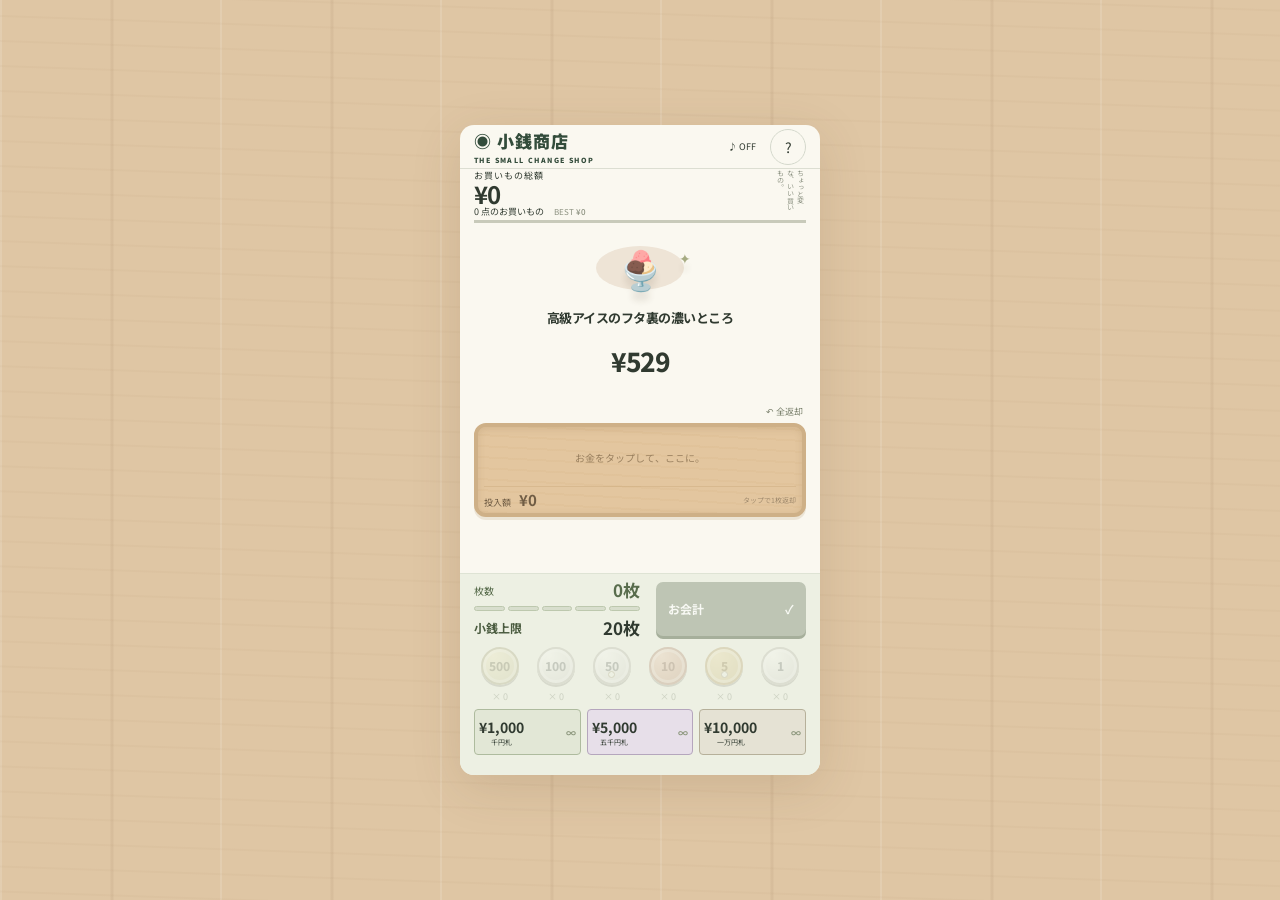
==== commit 21e59162: "商品一覧を外部参照に変更" ====
--- a/index.html
+++ b/index.html
@@ -13,5 +13,5 @@
 <div id="toast" role="status" aria-live="polite"></div>
 <dialog id="help-dialog"><button class="close" data-close="help-dialog" aria-label="閉じる">×</button><span class="dialog-icon">◉</span><h2>小銭じょうずは、買いものじょうず。</h2><p>お財布のお金をじょうずに使って、ちょっと変な商品を買い続けよう。</p><ol><li>小銭やお札をタップしてトレイへ。</li><li>商品の金額以上を用意して「お会計」。</li><li>お釣りは千円単位をお札で、端数を最少枚数の硬貨で返します。</li></ol><p id="growth-rules">小銭を減らしてポイント獲得。ピッタリ支払いで財布を育てよう。</p><small>ヒント：198円に203円を出すと、お釣りは5円玉1枚。</small><button class="primary" data-close="help-dialog">お買いものをはじめる →</button></dialog>
 <dialog id="result"><div class="receipt"><span>小銭商店 / RECEIPT</span><h2>財布がパンクしました</h2><p>お買い上げ、ありがとうございました。</p><div id="receipt-items"></div><div class="receipt-total">合計 <strong id="result-total"></strong></div><p id="result-count"></p><p id="result-capacity"></p><div class="barcode" aria-hidden="true"></div><small>またのご来店を、お待ちしています。</small><button id="restart" class="primary">もう一度お買いもの →</button></div></dialog>
-<script src="wallet-config.js"></script><script src="game.js"></script><script src="app.js"></script>
+<script src="wallet-config.js"></script><script src="products.js"></script><script src="game.js"></script><script src="app.js"></script>
 </body></html>
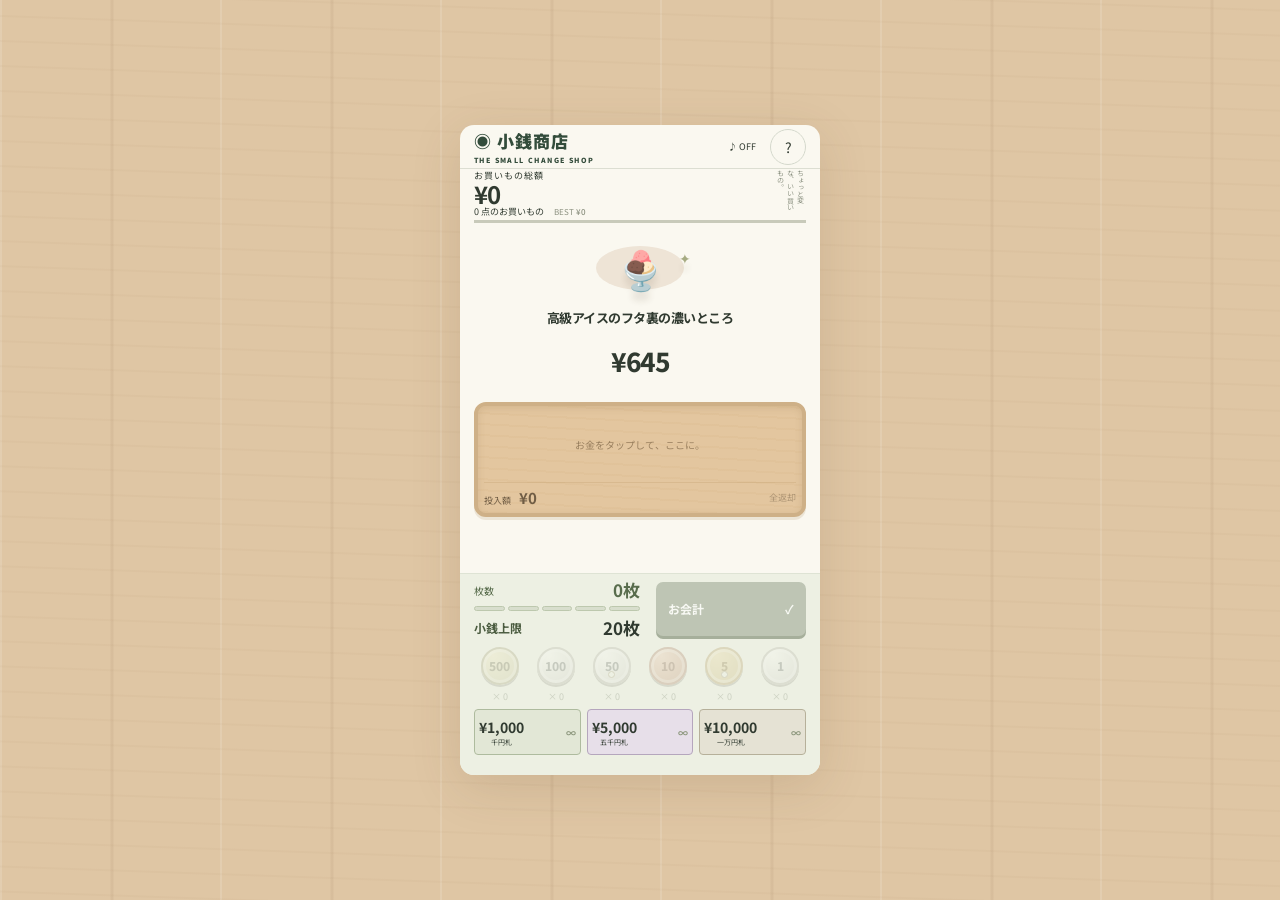
==== commit 03774bd6: "無限プレイ抑制策他" ====
--- a/index.html
+++ b/index.html
@@ -6,12 +6,12 @@
 <header><a class="brand" href="./">◉ 小銭商店<span>THE SMALL CHANGE SHOP</span></a><div class="header-actions"><button id="sound" aria-label="効果音をオンにする" aria-pressed="false">♪ OFF</button><button id="help" aria-label="遊び方">?</button></div></header>
 <section class="collection" aria-label="購入した商品"><div class="score"><span>お買いもの総額</span><strong id="total">¥0</strong><small><span id="purchases">0</span> 点のお買いもの <span class="best">BEST <b id="best">¥0</b></span></small></div><div id="trophies" aria-hidden="true"></div><span class="shelf-label">ちょっと変な、いい買いもの。</span></section>
 <section class="product"><div class="product-art" id="art" aria-hidden="true"></div><span id="category" class="category"></span><h1 id="item-name"></h1><p id="description"></p><div class="price" id="price"></div></section>
-<section class="payment" aria-label="支払いトレイ"><div class="section-heading"><button id="clear">↶ 全返却</button></div><div class="tray"><div id="tray-items"><span class="tray-hint">お金をタップして、ここに。</span></div><div class="tray-bottom"><span><span id="tray-label">投入額</span> <strong id="paid">¥0</strong></span><small id="tray-instruction">タップで1枚返却</small></div></div><div class="checkout"><div class="payment-feedback" aria-live="polite" aria-atomic="true"><span id="payment-hint"></span><strong id="coin-preview"></strong></div></div></section>
+<section class="payment" aria-label="支払いトレイ"><div class="tray"><div id="tray-items"><span class="tray-hint">お金をタップして、ここに。</span></div><div class="tray-bottom"><span><span id="tray-label">投入額</span> <strong id="paid">¥0</strong></span><button id="clear">全返却</button></div></div><div class="checkout"><div class="payment-feedback" aria-live="polite" aria-atomic="true"><span id="payment-hint"></span><strong id="coin-preview"></strong></div></div></section>
 <section class="wallet" id="wallet"><div class="wallet-controls"><div class="wallet-stats"><div class="coin-total-label"><span>枚数</span><strong id="coin-total"></strong></div><div class="section-heading wallet-heading"><h2>小銭上限</h2><strong id="capacity"></strong></div></div><div class="wallet-action"><button id="pay" disabled>お会計 <span>✓</span></button></div></div><div id="coins" class="coins"></div><div class="notes"><button data-note="1000"><span class="note-seal">壱</span><span>¥1,000<small>千円札</small></span><b>∞</b></button><button data-note="5000"><span class="note-seal">五</span><span>¥5,000<small>五千円札</small></span><b>∞</b></button><button data-note="10000"><span class="note-seal">万</span><span>¥10,000<small>一万円札</small></span><b>∞</b></button></div><p class="wallet-tip">小銭をタップ / 上にスワイプでトレイへ</p></section>
 
 </main>
 <div id="toast" role="status" aria-live="polite"></div>
 <dialog id="help-dialog"><button class="close" data-close="help-dialog" aria-label="閉じる">×</button><span class="dialog-icon">◉</span><h2>小銭じょうずは、買いものじょうず。</h2><p>お財布のお金をじょうずに使って、ちょっと変な商品を買い続けよう。</p><ol><li>小銭やお札をタップしてトレイへ。</li><li>商品の金額以上を用意して「お会計」。</li><li>お釣りは千円単位をお札で、端数を最少枚数の硬貨で返します。</li></ol><p id="growth-rules">小銭を減らしてポイント獲得。ピッタリ支払いで財布を育てよう。</p><small>ヒント：198円に203円を出すと、お釣りは5円玉1枚。</small><button class="primary" data-close="help-dialog">お買いものをはじめる →</button></dialog>
-<dialog id="result"><div class="receipt"><span>小銭商店 / RECEIPT</span><h2>財布がパンクしました</h2><p>お買い上げ、ありがとうございました。</p><div id="receipt-items"></div><div class="receipt-total">合計 <strong id="result-total"></strong></div><p id="result-count"></p><p id="result-capacity"></p><div class="barcode" aria-hidden="true"></div><small>またのご来店を、お待ちしています。</small><button id="restart" class="primary">もう一度お買いもの →</button></div></dialog>
+<dialog id="result"><div class="receipt"><span>小銭商店 / RECEIPT</span><h2>財布がパンクしました</h2><p>お買い上げ、ありがとうございました。</p><div id="receipt-items"></div><div class="receipt-total">合計 <strong id="result-total"></strong></div><p id="result-count"></p><p class="result-achievement" id="result-exact"></p><p class="result-achievement" id="result-empty"></p><div class="barcode" aria-hidden="true"></div><small>またのご来店を、お待ちしています。</small><button id="restart" class="primary">もう一度お買いもの →</button></div></dialog>
 <script src="wallet-config.js"></script><script src="products.js"></script><script src="game.js"></script><script src="app.js"></script>
 </body></html>
--- a/style.css
+++ b/style.css
@@ -94,7 +94,7 @@
 /* Five discrete points divide the held count by the wallet limit. */
 .growth{margin:calc(6 * var(--u)) 0 calc(8 * var(--u))}
 #exp-indicator{display:grid;grid-template-columns:repeat(5,minmax(0,1fr));gap:calc(4 * var(--u))}
-#exp-indicator>span{height:calc(5 * var(--u));border-radius:calc(3 * var(--u));background:#d8decd;border:1px solid #bdc8ae;transition:background .18s,box-shadow .18s}
+#exp-indicator>span{height:calc(5 * var(--u));border-radius:calc(3 * var(--u));background:#d8decd;border:1px solid #bdc8ae;transition:background .02s,box-shadow .02s}
 #exp-indicator>span.filled{background:#699c53;border-color:#568544;box-shadow:0 0 5px #699c5350}
 #capacity{display:inline-block;transform-origin:right center}
 #capacity.capacity-up{animation:capacity-pop .8s ease-out}
@@ -112,3 +112,15 @@
 .wallet-action #pay{width:100%;min-width:0;height:calc(54 * var(--u));display:flex;align-items:center;justify-content:space-between}
 .wallet-action #pay span{margin-left:calc(4 * var(--u))}
 .checkout{min-height:calc(48 * var(--u));height:auto}
+
+/* Tray action matches the amount label; receipt count sits below the item list. */
+.tray-bottom #clear{background:transparent;color:inherit;font:inherit;padding:6px 0 6px 12px;flex-shrink:0}
+.tray-bottom #clear:disabled{opacity:.45}
+#result-count{font-size:16px;font-weight:700;line-height:1.5;margin:12px 0;text-align:right}
+
+.result-achievement{font-size:14px;line-height:1.5;margin:5px 0;text-align:right}
+
+.gold-cards{position:relative;display:inline-block;width:48px;height:26px;flex-shrink:0;margin:0 4px}
+.gold-cards[hidden]{display:none}
+.gold-card{position:absolute;left:var(--card-offset);top:calc(var(--card-offset) * -.25 + 4px);width:28px;height:18px;border-radius:3px;border:1px solid #9c7020;background:linear-gradient(135deg,#fff2aa,#ddb747 55%,#af7e20);color:#80601f;font-size:11px;line-height:16px;text-align:center;box-shadow:0 1px 2px #62471455}
+.gold-cards b{position:absolute;right:0;bottom:-4px;font-size:9px;line-height:12px;background:#edf0e3;border-radius:3px;padding:0 2px;z-index:1}
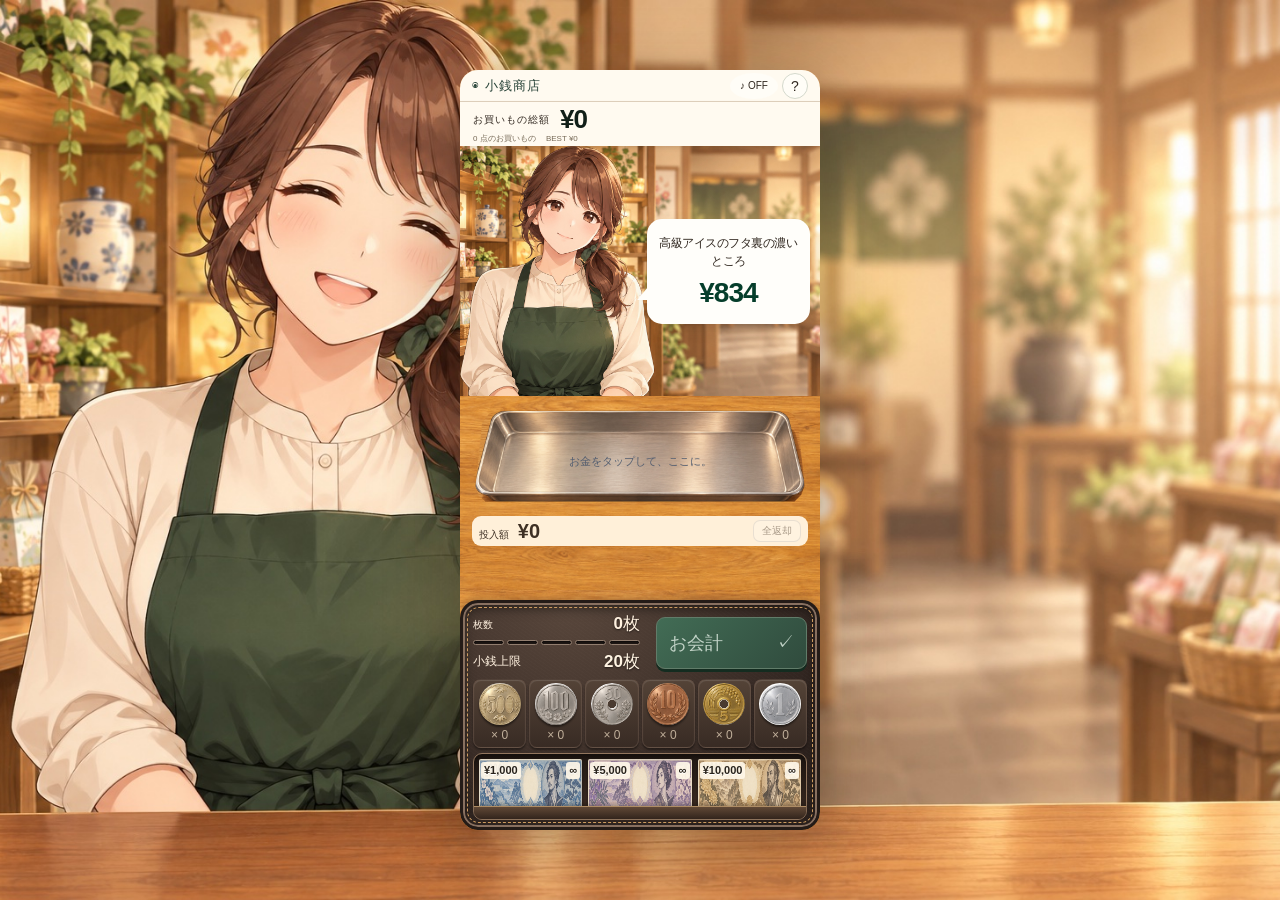
==== commit fc088b76: "グラフィックを製品版相当に変更" ====
--- a/index.html
+++ b/index.html
@@ -1,6 +1,6 @@
 <!doctype html>
 <html lang="ja">
-<head><meta charset="utf-8"><meta name="viewport" content="width=device-width,initial-scale=1,viewport-fit=cover"><meta name="theme-color" content="#f4f0e6"><title>ピッタリ小銭パズル</title><link rel="stylesheet" href="style.css"></head>
+<head><meta charset="utf-8"><meta name="viewport" content="width=device-width,initial-scale=1,viewport-fit=cover"><meta name="theme-color" content="#f4f0e6"><title>ピッタリ小銭パズル</title><link rel="stylesheet" href="style.css"><link rel="stylesheet" href="theme.css"></head>
 <body>
 <main class="game">
 <header><a class="brand" href="./">◉ 小銭商店<span>THE SMALL CHANGE SHOP</span></a><div class="header-actions"><button id="sound" aria-label="効果音をオンにする" aria-pressed="false">♪ OFF</button><button id="help" aria-label="遊び方">?</button></div></header>
--- a/style.css
+++ b/style.css
@@ -1,4 +1,3 @@
-@import url('https://fonts.googleapis.com/css2?family=Noto+Sans+JP:wght@400;500;600;700;800;900&display=swap');
 :root{font-family:'Noto Sans JP',sans-serif;color:#303a30;background:#e9e9e1;font-synthesis:none;font-size:14px}*{box-sizing:border-box}body{margin:0;background-image:radial-gradient(#6d776916 .8px,transparent .8px);background-size:8px 8px}button,a{-webkit-tap-highlight-color:transparent}button{font:inherit;cursor:pointer;color:inherit;touch-action:manipulation}button:focus-visible,a:focus-visible{outline:3px solid #de8b3b;outline-offset:4px}button{border:0}button:disabled{cursor:default}.game{max-width:480px;margin:28px auto;background:#faf8f0;border:1px solid #fff;box-shadow:0 12px 80px #333b3115;border-radius:22px;overflow:hidden}header{display:flex;justify-content:space-between;align-items:center;padding:23px 24px 20px;border-bottom:1px solid #dcded2}.brand{text-decoration:none;color:#334c3b;font-size:21px;font-weight:900;letter-spacing:2px}.brand span{display:block;font-size:8px;letter-spacing:1.7px;margin-top:5px}.header-actions{display:flex;gap:9px}.header-actions button{background:transparent;border:1px solid #d4d8cc;border-radius:50%;width:30px;height:30px;font-size:14px}.header-actions #sound{border:0;width:55px;font-size:10px}.collection{position:relative;height:132px;margin:0 24px;border-bottom:4px solid #c8caba;overflow:hidden}.score{position:relative;z-index:2;padding-top:17px;pointer-events:none}.score>span{font-size:10px;letter-spacing:1px}.score strong{display:block;font-size:34px;letter-spacing:-1px;line-height:1.4;font-variant-numeric:tabular-nums}.score small{font-size:10px}.best{margin-left:12px;color:#8b907f;font-size:9px}.best b{font-weight:500}.shelf-label{position:absolute;right:0;bottom:7px;font-size:8px;color:#8d9383;writing-mode:vertical-rl;max-height:110px}#trophies{position:absolute;bottom:0;right:24px;width:150px;height:125px}.trophy{position:absolute;font-size:29px;bottom:var(--y);left:var(--x);transform:rotate(var(--r));animation:drop .8s cubic-bezier(.3,.05,.7,1)}@keyframes drop{0%{transform:translateY(-150px) rotate(-30deg)}65%{transform:translateY(0) rotate(var(--r))}80%{transform:translateY(-17px) rotate(12deg)}100%{transform:translateY(0) rotate(var(--r))}}.product{text-align:center;padding:19px 24px 21px}.product-top{display:flex;justify-content:space-between;align-items:center;font-size:9px;letter-spacing:1px;color:#909486}.tag{border:1px solid #c9d0bf;border-radius:4px;padding:4px 8px;color:#65745c;font-size:10px}.product-art{width:140px;height:118px;border-radius:50%;margin:14px auto 10px;display:grid;place-items:center;font-size:83px;background:#eee4d6;position:relative;text-shadow:0 9px 6px #4a382119}.product-art:after{content:'✦';position:absolute;right:-7px;top:13px;font-size:19px;color:#a6ab82}.category{font-size:9px;color:#8a906d;letter-spacing:2px}h1{font-size:17px;margin:6px 0;letter-spacing:-.5px}.product p{font-size:10px;color:#939586;margin:0 0 8px}.price{font-weight:800;font-size:35px;letter-spacing:-1.5px}.payment{padding:0 24px 17px}.section-heading{display:flex;justify-content:space-between;align-items:center;margin-bottom:9px}h2{font-size:12px;margin:0;font-weight:700}.section-heading button{background:transparent;font-size:10px;color:#7c826e;padding:5px}.tray{background:repeating-linear-gradient(3deg,#dab98c44 0px,#dab98c44 2px,transparent 2px,transparent 11px),#e3c69f;border:5px solid #ceb087;box-shadow:inset 0 2px 7px #72502422,0 3px 0 #ad8e6430;border-radius:12px;min-height:106px;padding:9px 11px 7px}#tray-items{display:flex;flex-wrap:wrap;gap:5px;min-height:40px;max-height:115px;overflow:auto;align-items:center}.tray-hint{font-size:11px;color:#9a805f;text-align:center;width:100%;padding:10px 0}.tray-bottom{display:flex;justify-content:space-between;align-items:center;border-top:1px solid #b9966344;padding-top:6px;margin-top:7px;font-size:10px;color:#705d45}.tray-bottom strong{font-size:18px;margin-left:8px}.tray-bottom small{font-size:8px;color:#a18b6e}.tray-money{border-radius:50%;background:#ebebe5;border:2px solid #b7b7a9;width:33px;height:33px;font-size:10px;font-weight:800;flex-shrink:0}.tray-money.note{width:auto;border-radius:3px;background:#e8edda;border-color:#b3c3a2;padding:0 7px}.checkout{display:flex;align-items:center;justify-content:space-between;margin-top:12px;gap:8px}.payment-feedback{font-size:10px;color:#808872;line-height:1.7;white-space:pre-line}#pay{background:#38523d;color:white;padding:12px 22px;border-radius:7px;font-size:13px;font-weight:700;min-width:120px;box-shadow:0 3px 0 #263e2c}#pay span{margin-left:17px}#pay:disabled{background:#bec5b4;box-shadow:0 3px 0 #a6af9b;color:#f8f9f4}.wallet{background:#edf0e3;padding:18px 24px 12px;border-top:1px solid #dee3d4}.wallet h2{color:#4b5c40}.wallet h2 span{font-size:22px;vertical-align:middle;margin-right:5px}#capacity{font-size:18px;font-variant-numeric:tabular-nums}#capacity span{color:#8c977e;font-size:13px}.coins{display:grid;grid-template-columns:repeat(6,1fr);gap:8px;align-items:start;margin-bottom:13px}.coin-slot{background:transparent;padding:0;min-width:0;touch-action:pan-x}.coin-stack{height:54px;position:relative;display:block}.coin-face{position:absolute;left:50%;top:var(--offset,0px);transform:translateX(-50%);border-radius:50%;width:43px;height:43px;border:2px solid #b6b5a9;background:radial-gradient(circle at 30% 20%,#fafaf4,#cdcec6);box-shadow:0 2px 0 #a6a79a,inset 0 0 0 3px #ffffff55;display:grid;place-items:center;font-size:13px;font-weight:800;color:#6f746d}.coin-slot[data-value="500"] .coin-face{background:radial-gradient(circle at 30% 20%,#eee7bd,#c5c397);border-color:#aaa780;color:#777651}.coin-slot[data-value="10"] .coin-face{background:radial-gradient(circle at 30% 20%,#e9c5ab,#bd8e6e);border-color:#af856a;color:#855d43}.coin-slot[data-value="5"] .coin-face{background:radial-gradient(circle at 30% 20%,#e8d69d,#c5b476);border-color:#b6a067;color:#8a7439}.coin-slot[data-value="50"] .coin-face:after,.coin-slot[data-value="5"] .coin-face:after{content:'';position:absolute;bottom:5px;width:5px;height:5px;border-radius:50%;background:#edf0e3;border:1px solid #a69c7b}.coin-slot:disabled{opacity:.3}.coin-count{display:block;text-align:center;color:#828b76;font-size:10px}.notes{display:grid;grid-template-columns:1fr 1fr;gap:12px}.notes button{display:flex;align-items:center;justify-content:space-between;padding:9px;background:#e2e7d6;border:1px solid #aebb9e;outline:2px solid #e2e7d6;outline-offset:-4px;border-radius:4px}.notes button:nth-child(2){background:#e5e2d4;border-color:#b6b09a;outline-color:#e5e2d4}.note-seal{border:1px solid #9faa8f;border-radius:50%;padding:5px;font-size:15px;color:#8a9779}.notes button>span:nth-child(2){font-size:18px;font-weight:700}.notes small{display:block;font-weight:400;font-size:8px;letter-spacing:2px}.notes b{font-size:18px;color:#8c977d}.wallet-tip{text-align:center;font-size:8px;color:#9aa38d;margin:12px 0 0}footer{text-align:center;font-size:10px;padding:16px 0;color:#768166}footer span{display:block;margin-top:5px;font-size:8px;color:#a1a591}#toast{position:fixed;bottom:25px;left:50%;transform:translate(-50%,20px);background:#344a38;color:#fff;padding:14px 22px;border-radius:12px;box-shadow:0 4px 25px #0002;max-width:90vw;width:max-content;opacity:0;pointer-events:none;transition:.25s;font-size:12px;z-index:5}#toast.show{opacity:1;transform:translate(-50%,0)}dialog{border:0;border-radius:15px;padding:30px;max-width:390px;width:calc(100% - 32px);color:#354331;background:#faf8f0;box-shadow:0 20px 80px #0003}dialog::backdrop{background:#25382980;backdrop-filter:blur(4px)}dialog h2{font-size:20px;margin:15px 0}dialog p,dialog li{font-size:12px;line-height:2}dialog ol{padding-left:20px}dialog small{font-size:10px}.close{position:absolute;right:12px;top:8px;background:transparent;font-size:25px}.dialog-icon{font-size:34px;color:#738961}.primary{display:block;background:#38523d;color:white;padding:14px;border-radius:7px;width:100%;margin-top:23px;font-weight:700;font-size:12px}.receipt{text-align:center}.receipt>span{font-size:12px;letter-spacing:2px}.receipt h2{font-size:20px}#receipt-items{border-block:1px dashed #afb49e;max-height:180px;overflow:auto;padding:12px 0;margin:20px 0}.receipt-row{display:flex;justify-content:space-between;gap:12px;text-align:left;font-size:10px;margin:9px 0}.receipt-row span:last-child{white-space:nowrap}.receipt-total{display:flex;justify-content:space-between;font-size:16px}.receipt-total strong{font-size:25px}.barcode{height:32px;width:165px;margin:18px auto;background:repeating-linear-gradient(90deg,#46513c 0 2px,transparent 2px 5px,#46513c 5px 6px,transparent 6px 9px,#46513c 9px 13px,transparent 13px 15px)}.upgrade{animation:glow .8s ease 2}@keyframes glow{50%{background:#d8e7b6;box-shadow:inset 0 0 35px #a4c365}}.burst{animation:shake .15s 5}@keyframes shake{25%{transform:translateX(-9px) rotate(-1deg)}75%{transform:translateX(9px) rotate(1deg)}}.flying-coin{position:fixed;z-index:10;font-size:24px;pointer-events:none;animation:fly 1s ease-out forwards}@keyframes fly{to{transform:translate(var(--dx),var(--dy)) rotate(500deg);opacity:0}}@media(max-width:360px){header,.product,.payment,.wallet{padding-left:16px;padding-right:16px}.coin-face{width:38px;height:38px}.coins{gap:4px}h1{font-size:15px}}@media(prefers-reduced-motion:reduce){*,*:before,*:after{animation:none!important;transition:none!important}}
 
 .payment-feedback{min-width:0}.payment-feedback>span{white-space:pre-line}#coin-preview{display:block;font-size:11px;margin-top:3px;color:#826b48}#coin-preview:empty{display:none}#coin-preview[data-tone="good"]{color:#427044}#coin-preview[data-tone="danger"]{color:#ac4c35}#pay{flex-shrink:0}
--- a/theme.css
+++ b/theme.css
@@ -0,0 +1,61 @@
+/* Illustrated shop skin. Layout and all hit targets remain real HTML controls. */
+:root{font-family:-apple-system,BlinkMacSystemFont,"Hiragino Kaku Gothic ProN","Yu Gothic",sans-serif}
+body{background:#bda185 url('assets/art/shop.jpg') center/cover fixed;color:#30271f}
+body::before{content:'';position:fixed;inset:0;background:#37271655;backdrop-filter:blur(12px);z-index:-1}
+.game{height:clamp(calc(650 * var(--u)),calc(100dvh - var(--safe-top) - var(--safe-bottom) - 16px),calc(720 * var(--u)));grid-template-rows:calc(32 * var(--u)) calc(44 * var(--u)) minmax(calc(180 * var(--u)),1fr) calc(156 * var(--u)) calc(230 * var(--u));border-radius:calc(18 * var(--u));background:#f3d3a3;box-shadow:0 16px 70px #25180a60;overflow:hidden}
+.game>header{background:#fffaf0;border-bottom:1px solid #dfd1bd;padding:0 calc(12 * var(--u))}
+.brand{font-size:calc(13 * var(--u));color:#294439}.brand span{display:none}.header-actions #sound{font-size:calc(10 * var(--u))}.header-actions button{width:calc(26 * var(--u));height:calc(26 * var(--u));background:#fffdf7}
+.collection{margin:0;padding:calc(3 * var(--u)) calc(13 * var(--u));border:0;background:#fffaf0;box-shadow:0 2px 4px #69543b30;z-index:1}
+.score{display:grid;grid-template-columns:auto 1fr;gap:0 calc(10 * var(--u));align-items:center;padding:0}.score>span{font-size:calc(10 * var(--u));font-weight:700}.score strong{font-size:calc(26 * var(--u));color:#111f18}.score small{grid-column:1/-1;font-size:calc(8 * var(--u));color:#776a57}.best{color:#776a57}#trophies{width:calc(90 * var(--u));height:calc(30 * var(--u));right:calc(10 * var(--u));opacity:.7}.trophy{font-size:calc(17 * var(--u))}.shelf-label{display:none}
+.product{position:relative;background:#dbb98b url('assets/art/shop.jpg') center 36%/cover no-repeat;padding:calc(10 * var(--u));align-items:flex-end;justify-content:center}
+.product-content{position:relative;width:48%;height:auto;min-height:calc(105 * var(--u));max-height:100%;padding:calc(12 * var(--u)) calc(10 * var(--u));gap:calc(8 * var(--u));background:#fffefa;border-radius:42% 42% 38% 20%;box-shadow:0 4px 16px #684c2925;justify-content:center}
+.product-content::after{content:'';position:absolute;left:calc(-8 * var(--u));bottom:18%;width:calc(20 * var(--u));height:calc(18 * var(--u));background:#fffefa;clip-path:polygon(100% 0,100% 100%,0 100%)}
+.product .product-art{display:none}.product h1{font-size:calc(12 * var(--u));font-weight:800;line-height:1.5;overflow-wrap:anywhere}.product .price{font-size:calc(28 * var(--u));color:#063e2b;letter-spacing:-1px;white-space:nowrap}
+.payment{padding:calc(8 * var(--u)) calc(12 * var(--u)) calc(2 * var(--u));background:repeating-linear-gradient(1deg,#b9773520 0 1px,transparent 1px 11px),linear-gradient(#e8b573,#f5c88b 60%,#d29854);box-shadow:inset 0 3px 0 #ffe2aa}
+.tray{border:calc(4 * var(--u)) solid #b9bec9;border-bottom-color:#686c76;border-top-color:#edf0f6;border-radius:calc(18 * var(--u));background:repeating-linear-gradient(0deg,#ffffff08 0 1px,#525d7610 1px 2px),linear-gradient(170deg,#6d7485,#cbd0d9 35%,#a4aab6 85%,#727a8b);box-shadow:inset 0 4px 9px #3b42585c,0 4px 0 #50525a,0 7px 8px #714b3b50;padding:calc(5 * var(--u)) calc(8 * var(--u)) calc(3 * var(--u))}
+.tray-bottom{border-color:#6c708548;color:#303948;font-size:calc(10 * var(--u));padding-top:calc(3 * var(--u))}.tray-bottom strong{font-size:calc(20 * var(--u))}.tray-bottom #clear{border:1px solid #6b718452;border-radius:calc(7 * var(--u));padding:calc(3 * var(--u)) calc(8 * var(--u));background:#ffffff65;font-weight:600}
+#tray-items>.tray-hint{font-size:calc(11 * var(--u));font-weight:600;color:#535e70}.checkout{min-height:calc(35 * var(--u));margin:calc(5 * var(--u)) 0 0}.payment-feedback{color:#4e3827;font-size:calc(9 * var(--u))}#exp-preview{color:#245e37}#coin-preview[data-tone="danger"]{color:#a32820}
+.wallet{position:relative;background:repeating-linear-gradient(35deg,#ffffff03 0 1px,transparent 1px 3px),radial-gradient(ellipse at 30% 0,#59473c,#2c211d 80%);color:#fff4e2;border:calc(3 * var(--u)) solid #241b17;border-radius:calc(18 * var(--u));padding:calc(10 * var(--u)) calc(10 * var(--u)) calc(8 * var(--u));box-shadow:inset 0 0 0 2px #887060,inset 0 5px 12px #0008,0 -3px 6px #65422655}
+.wallet::before{content:'';position:absolute;inset:calc(4 * var(--u));border:1px dashed #cc9b5f;border-radius:calc(12 * var(--u));pointer-events:none}.wallet-controls{margin-bottom:calc(7 * var(--u))}.wallet .coin-total-label,.wallet h2{color:#fff1df}.wallet-stats #capacity,.wallet-stats #coin-total{font-size:calc(17 * var(--u));text-shadow:0 1px 2px #0008}.wallet-action #pay{background:linear-gradient(135deg,#409a75,#216949);border:1px solid #77bb94;box-shadow:inset 0 0 0 2px #ffffff12,0 3px 0 #142c20;border-radius:calc(9 * var(--u));height:calc(52 * var(--u));font-size:calc(18 * var(--u));color:#fff}.wallet-action #pay:disabled{background:linear-gradient(135deg,#426c55,#304b3d);color:#c2d3c7;border-color:#617c69;box-shadow:0 3px 0 #142c20}
+#exp-indicator>span{background:#1e1714;border-color:#927e6f;box-shadow:inset 0 1px 2px #0009}#exp-indicator>span.filled{background:#eaca72;border-color:#ffe8a0;box-shadow:0 0 6px #edcc7090}.gold-cards b{background:#483629;color:#ffe4a0}
+.coins{gap:calc(3 * var(--u));margin-bottom:calc(5 * var(--u))}.coin-slot{border-radius:calc(8 * var(--u));background:linear-gradient(#544337,#382b24);border:1px solid #8d766748;box-shadow:inset 0 1px 1px #ffffff22,0 2px 2px #0006;padding:calc(3 * var(--u)) 0;min-height:calc(64 * var(--u))}.coin-stack{height:calc(45 * var(--u))}.coin-count{font-size:calc(12 * var(--u));color:#fff1dd}.coin-slot:disabled{opacity:1}.coin-slot:disabled .coin-count{color:#c0af9a}.coin-slot:not(:disabled):active{filter:brightness(1.2);transform:translateY(1px)}
+.coin-face,.coin-slot[data-value] .coin-face,.tray-money:not(.note),.flying-coin{background-image:url('assets/art/coins.jpg');background-size:320% 213.333%;background-position:var(--coin-x) var(--coin-y);background-color:#c7b38e;border:0;border-radius:50%;box-shadow:0 2px 2px #0007;color:transparent;text-shadow:none;font-size:0}
+.coin-face{width:calc(42 * var(--u));height:calc(42 * var(--u))}.coin-face::after{display:none!important}
+[data-value="500"]{--coin-x:1.52%;--coin-y:0%}[data-value="100"]{--coin-x:50%;--coin-y:0%}[data-value="50"]{--coin-x:98.5%;--coin-y:0%}[data-value="10"]{--coin-x:1.52%;--coin-y:91.18%}[data-value="5"]{--coin-x:50%;--coin-y:91.18%}[data-value="1"]{--coin-x:98.5%;--coin-y:91.18%}
+.notes{gap:calc(4 * var(--u))}.notes button[data-note]{position:relative;display:grid;grid-template-columns:1fr auto;grid-template-rows:calc(20 * var(--u)) 1fr;align-items:start;height:calc(73 * var(--u));padding:calc(3 * var(--u));border-radius:calc(8 * var(--u));background:linear-gradient(#59483d,#30231c);border:1px solid #8c7260;outline:0;box-shadow:inset 0 0 0 2px #251c1760,0 2px 2px #0007;color:#fff5e6;overflow:hidden}
+.notes button::after{content:'';grid-row:2;grid-column:1/-1;display:block;height:calc(40 * var(--u));width:100%;background-image:url('assets/art/notes.jpg');background-size:100% 300%;background-position:0 var(--note-y);border-radius:2px;box-shadow:0 2px 3px #0007}.notes button::before{content:'';position:absolute;bottom:0;left:0;right:0;height:calc(8 * var(--u));background:linear-gradient(#614936,#38291f);border-top:1px solid #ac8661;z-index:1}
+.notes button>span:nth-child(2){font-size:calc(12 * var(--u));line-height:1.4}.notes small{display:none}.notes b{font-size:calc(11 * var(--u));line-height:1.5}.notes button:disabled{filter:saturate(.45);color:#c0af9a}.notes button:not(:disabled):active{filter:brightness(1.15)}
+[data-note="1000"],[data-value="1000"]{--note-y:0%}[data-note="5000"],[data-value="5000"]{--note-y:50%}[data-note="10000"],[data-value="10000"]{--note-y:100%}
+.tray-money.note{width:calc(67 * var(--u));height:calc(32 * var(--u));padding:0;border:1px solid #e6cf98;border-radius:2px;background-image:url('assets/art/notes.jpg');background-size:100% 300%;background-position:0 var(--note-y);color:transparent;font-size:0;box-shadow:0 2px 3px #0005}
+.point-popup{background:#fff9e4;color:#345535;border:2px solid #d4ac52;box-shadow:0 4px 16px #39230a40}dialog{background:#fffaf0;color:#493c2c}dialog::backdrop{background:#21180ed0}.receipt{background:repeating-linear-gradient(0deg,transparent 0 3px,#9a724405 3px 4px)}.receipt h2{color:#65452c}.primary{background:linear-gradient(135deg,#398665,#245b42)}
+@media(prefers-reduced-motion:reduce){.coin-slot:not(:disabled):active{transform:none}}
+
+.flying-coin{width:28px;height:28px}
+/* Image-backed cash tray and a single continuous bill compartment. */
+.product-content{border-radius:calc(15 * var(--u))}
+.product-content::after{left:calc(-10 * var(--u));bottom:22%;width:calc(14 * var(--u));height:calc(17 * var(--u));clip-path:polygon(100% 0,100% 100%,0 100%)}
+.tray{position:relative;background:transparent;border:0;border-radius:0;box-shadow:none;padding:0}
+#tray-items,#tray-items.returning-change{background:url('assets/art/tray.jpg') center/100% 100% no-repeat;border-radius:calc(9 * var(--u));border:calc(9 * var(--u)) solid transparent;background-origin:border-box;background-clip:border-box}
+.tray-bottom{margin-top:calc(5 * var(--u));padding:calc(3 * var(--u)) calc(7 * var(--u));border:0;border-radius:calc(9 * var(--u));background:#fff0d9;color:#3e3024}
+.notes{position:relative;padding:calc(5 * var(--u)) calc(5 * var(--u)) calc(10 * var(--u));background:linear-gradient(#231a15,#483429);border:1px solid #92765e;border-radius:calc(9 * var(--u));gap:calc(6 * var(--u));box-shadow:inset 0 3px 6px #0008}
+.notes::after{content:'';position:absolute;left:0;right:0;bottom:0;height:calc(12 * var(--u));border-top:1px solid #ae8c64;border-radius:0 0 calc(8 * var(--u)) calc(8 * var(--u));background:linear-gradient(#604836,#32241c);box-shadow:0 -2px 4px #0004;pointer-events:none}
+.notes button[data-note]{display:block;aspect-ratio:2.05;height:auto;min-height:0;padding:0;border:0;border-radius:2px;box-shadow:0 2px 4px #0007;background-image:url('assets/art/notes.jpg');background-size:100% 300%;background-position:0 var(--note-y);overflow:hidden;color:#251e16}
+.notes button::before,.notes button::after{display:none}
+.notes button>span:nth-child(2),.notes b{position:absolute;top:calc(3 * var(--u));z-index:1;line-height:1.25;padding:calc(2 * var(--u)) calc(3 * var(--u));border-radius:3px;background:#fff8e9ed;color:#29231b;text-shadow:0 1px #fff}
+.notes button>span:nth-child(2){left:calc(2 * var(--u));font-size:calc(11 * var(--u));font-weight:800}.notes b{right:calc(2 * var(--u));font-size:calc(11 * var(--u))}
+.notes button:disabled{color:#544c3d;opacity:.65}
+.tray-money.note{width:calc(67 * var(--u));height:calc(32.7 * var(--u))}
+/* One continuous counter beneath scene, tray, and the wallet's rounded corners. */
+.game{--tray-height:calc(112 * var(--u));background:#dba452 url('assets/art/counter.jpg') center bottom/100% auto repeat-y;height:clamp(calc(700 * var(--u)),calc(100dvh - var(--safe-top) - var(--safe-bottom) - 16px),calc(760 * var(--u)));grid-template-rows:calc(32 * var(--u)) calc(44 * var(--u)) minmax(calc(180 * var(--u)),1fr) calc(204 * var(--u)) calc(230 * var(--u))}
+.product{background:transparent;isolation:isolate}
+.shop-scene{position:absolute;left:0;top:0;width:100%;height:113%;background:url('assets/art/shop.jpg') center top/100% 100% no-repeat;pointer-events:none;z-index:-1}
+.cashier-face{position:absolute;inset:0;background:url('assets/art/cashier-idle.jpg') center top/100% 100% no-repeat;mask-image:radial-gradient(ellipse 12% 15% at 29% 27%,#000 86%,transparent 100%);-webkit-mask-image:radial-gradient(ellipse 12% 15% at 29% 27%,#000 86%,transparent 100%)}
+.product[data-expression="smile"] .cashier-face{opacity:0}
+.payment{background:none;box-shadow:none;padding-top:calc(8 * var(--u))}
+.tray{flex:0 0 auto;isolation:isolate}
+.tray::before{content:'';position:absolute;left:0;right:0;top:0;height:var(--tray-height);background:url('assets/art/tray.jpg') center/100% 100% no-repeat;clip-path:polygon(8% 6%,92% 6%,95% 8%,97% 16%,99% 73%,98% 81%,96% 87%,4% 87%,2% 82%,1% 74%,3% 17%,5% 9%);pointer-events:none;z-index:-1}
+#tray-items,#tray-items.returning-change{height:var(--tray-height);min-height:var(--tray-height);max-height:var(--tray-height);flex:0 0 var(--tray-height);background:none;border:calc(12 * var(--u)) solid transparent;border-top-width:calc(22 * var(--u));border-bottom-width:calc(20 * var(--u));border-radius:0}
+.tray-bottom{height:calc(30 * var(--u));flex:0 0 calc(30 * var(--u));margin-top:0}
+.checkout{height:calc(50 * var(--u));min-height:calc(50 * var(--u));max-height:calc(50 * var(--u));flex:0 0 calc(50 * var(--u));margin-top:calc(4 * var(--u));align-items:flex-start}
+.coin-slot[data-value="50"] .coin-face,.coin-slot[data-value="5"] .coin-face,.tray-money[data-value="50"],.tray-money[data-value="5"],.flying-coin[data-value="50"],.flying-coin[data-value="5"]{mask-image:radial-gradient(circle closest-side at 50% 50%,transparent 0 19%,#000 21%);-webkit-mask-image:radial-gradient(circle closest-side at 50% 50%,transparent 0 19%,#000 21%)}
+.shop-scene{height:max(113%,calc(var(--game-width) * 2 / 3));width:auto;min-width:100%;aspect-ratio:3/2;left:-4%}
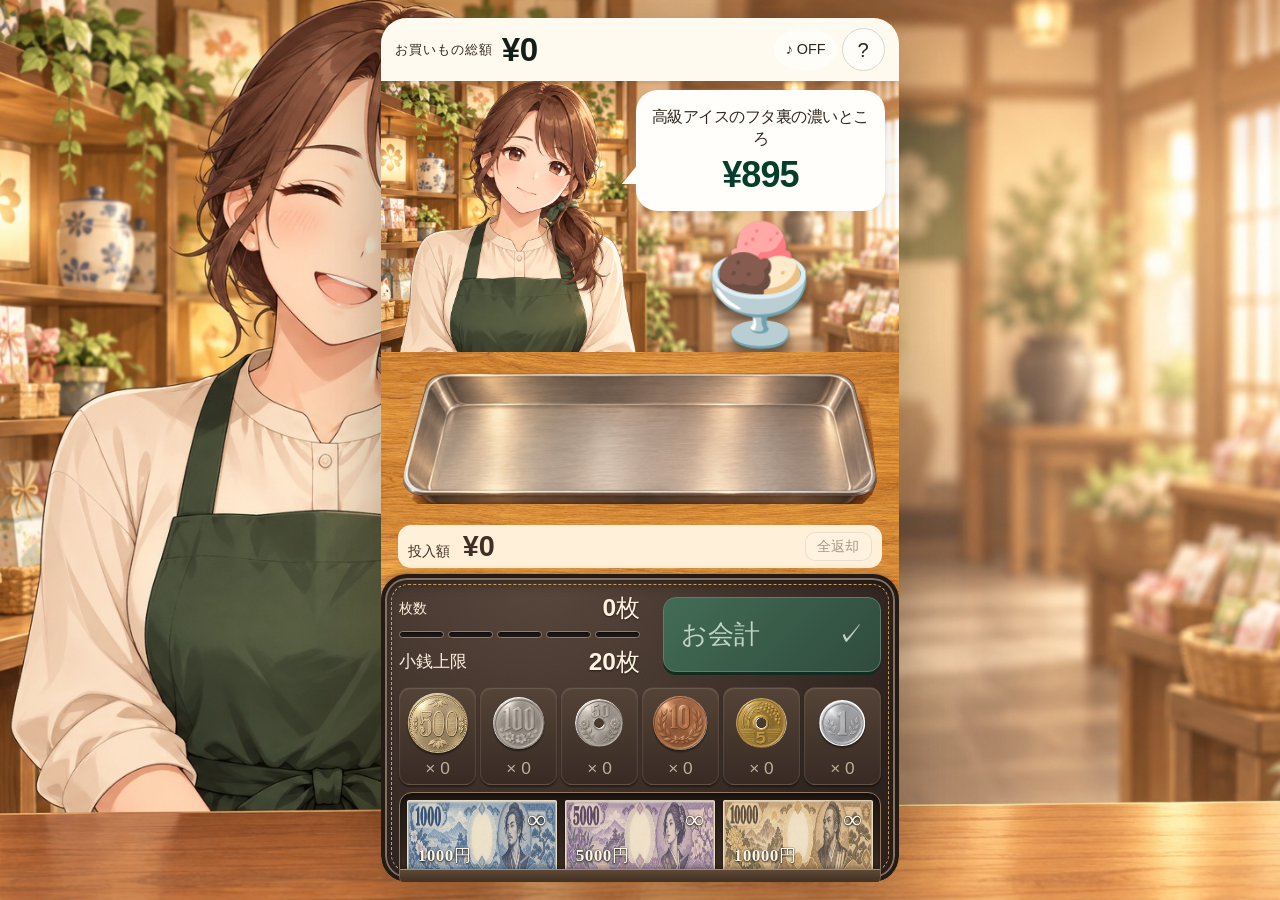
==== commit 41cb04b5: "画面レイアウトとマルチ解像度対応を改善し、商品データを見直し - 店名行と支払いヒントを削除し、総額・サウンド・ヘルプを1行に統合 - セーフエリアと縦横比3:5を基準に画面全体を拡縮 - 戦利品の積" ====
--- a/index.html
+++ b/index.html
@@ -1,13 +1,12 @@
 <!doctype html>
 <html lang="ja">
-<head><meta charset="utf-8"><meta name="viewport" content="width=device-width,initial-scale=1,viewport-fit=cover"><meta name="theme-color" content="#f4f0e6"><title>ピッタリ小銭パズル</title><link rel="stylesheet" href="style.css"><link rel="stylesheet" href="theme.css"></head>
+<head><meta charset="utf-8"><meta name="viewport" content="width=device-width,initial-scale=1,viewport-fit=cover"><meta name="theme-color" content="#f4f0e6"><title>ピッタリ小銭パズル</title><link rel="stylesheet" href="style.css"><link rel="stylesheet" href="theme.css"><link rel="stylesheet" href="responsive.css"></head>
 <body>
 <main class="game">
-<header><a class="brand" href="./">◉ 小銭商店<span>THE SMALL CHANGE SHOP</span></a><div class="header-actions"><button id="sound" aria-label="効果音をオンにする" aria-pressed="false">♪ OFF</button><button id="help" aria-label="遊び方">?</button></div></header>
-<section class="collection" aria-label="購入した商品"><div class="score"><span>お買いもの総額</span><strong id="total">¥0</strong><small><span id="purchases">0</span> 点のお買いもの <span class="best">BEST <b id="best">¥0</b></span></small></div><div id="trophies" aria-hidden="true"></div><span class="shelf-label">ちょっと変な、いい買いもの。</span></section>
+<section class="collection" aria-label="購入した商品"><div class="score"><span>お買いもの総額</span><strong id="total">¥0</strong><div class="header-actions"><button id="sound" aria-label="効果音をオンにする" aria-pressed="false">♪ OFF</button><button id="help" aria-label="遊び方">?</button></div><small><span id="purchases">0</span> 点のお買いもの <span class="best">BEST <b id="best">¥0</b></span></small></div><span class="shelf-label">ちょっと変な、いい買いもの。</span></section>
 <section class="product"><div class="product-art" id="art" aria-hidden="true"></div><span id="category" class="category"></span><h1 id="item-name"></h1><p id="description"></p><div class="price" id="price"></div></section>
-<section class="payment" aria-label="支払いトレイ"><div class="tray"><div id="tray-items"><span class="tray-hint">お金をタップして、ここに。</span></div><div class="tray-bottom"><span><span id="tray-label">投入額</span> <strong id="paid">¥0</strong></span><button id="clear">全返却</button></div></div><div class="checkout"><div class="payment-feedback" aria-live="polite" aria-atomic="true"><span id="payment-hint"></span><strong id="coin-preview"></strong></div></div></section>
-<section class="wallet" id="wallet"><div class="wallet-controls"><div class="wallet-stats"><div class="coin-total-label"><span>枚数</span><strong id="coin-total"></strong></div><div class="section-heading wallet-heading"><h2>小銭上限</h2><strong id="capacity"></strong></div></div><div class="wallet-action"><button id="pay" disabled>お会計 <span>✓</span></button></div></div><div id="coins" class="coins"></div><div class="notes"><button data-note="1000"><span class="note-seal">壱</span><span>¥1,000<small>千円札</small></span><b>∞</b></button><button data-note="5000"><span class="note-seal">五</span><span>¥5,000<small>五千円札</small></span><b>∞</b></button><button data-note="10000"><span class="note-seal">万</span><span>¥10,000<small>一万円札</small></span><b>∞</b></button></div><p class="wallet-tip">小銭をタップ / 上にスワイプでトレイへ</p></section>
+<section class="payment" aria-label="支払いトレイ"><div class="tray"><div id="tray-items"></div><div class="tray-bottom"><span><span id="tray-label">投入額</span> <strong id="paid">¥0</strong></span><button id="clear">全返却</button></div></div></section>
+<section class="wallet" id="wallet"><div class="wallet-controls"><div class="wallet-stats"><div class="coin-total-label"><span>枚数</span><strong id="coin-total"></strong></div><div class="section-heading wallet-heading"><h2>小銭上限</h2><strong id="capacity"></strong></div></div><div class="wallet-action"><button id="pay" disabled>お会計 <span>✓</span></button></div></div><div id="coins" class="coins"></div><div class="notes"><button data-note="1000"><span class="note-seal">壱</span><span>1000円<small>千円札</small></span><b>∞</b></button><button data-note="5000"><span class="note-seal">五</span><span>5000円<small>五千円札</small></span><b>∞</b></button><button data-note="10000"><span class="note-seal">万</span><span>10000円<small>一万円札</small></span><b>∞</b></button></div><p class="wallet-tip">小銭をタップ / 上にスワイプでトレイへ</p></section>
 
 </main>
 <div id="toast" role="status" aria-live="polite"></div>
--- a/style.css
+++ b/style.css
@@ -1,6 +1,4 @@
-:root{font-family:'Noto Sans JP',sans-serif;color:#303a30;background:#e9e9e1;font-synthesis:none;font-size:14px}*{box-sizing:border-box}body{margin:0;background-image:radial-gradient(#6d776916 .8px,transparent .8px);background-size:8px 8px}button,a{-webkit-tap-highlight-color:transparent}button{font:inherit;cursor:pointer;color:inherit;touch-action:manipulation}button:focus-visible,a:focus-visible{outline:3px solid #de8b3b;outline-offset:4px}button{border:0}button:disabled{cursor:default}.game{max-width:480px;margin:28px auto;background:#faf8f0;border:1px solid #fff;box-shadow:0 12px 80px #333b3115;border-radius:22px;overflow:hidden}header{display:flex;justify-content:space-between;align-items:center;padding:23px 24px 20px;border-bottom:1px solid #dcded2}.brand{text-decoration:none;color:#334c3b;font-size:21px;font-weight:900;letter-spacing:2px}.brand span{display:block;font-size:8px;letter-spacing:1.7px;margin-top:5px}.header-actions{display:flex;gap:9px}.header-actions button{background:transparent;border:1px solid #d4d8cc;border-radius:50%;width:30px;height:30px;font-size:14px}.header-actions #sound{border:0;width:55px;font-size:10px}.collection{position:relative;height:132px;margin:0 24px;border-bottom:4px solid #c8caba;overflow:hidden}.score{position:relative;z-index:2;padding-top:17px;pointer-events:none}.score>span{font-size:10px;letter-spacing:1px}.score strong{display:block;font-size:34px;letter-spacing:-1px;line-height:1.4;font-variant-numeric:tabular-nums}.score small{font-size:10px}.best{margin-left:12px;color:#8b907f;font-size:9px}.best b{font-weight:500}.shelf-label{position:absolute;right:0;bottom:7px;font-size:8px;color:#8d9383;writing-mode:vertical-rl;max-height:110px}#trophies{position:absolute;bottom:0;right:24px;width:150px;height:125px}.trophy{position:absolute;font-size:29px;bottom:var(--y);left:var(--x);transform:rotate(var(--r));animation:drop .8s cubic-bezier(.3,.05,.7,1)}@keyframes drop{0%{transform:translateY(-150px) rotate(-30deg)}65%{transform:translateY(0) rotate(var(--r))}80%{transform:translateY(-17px) rotate(12deg)}100%{transform:translateY(0) rotate(var(--r))}}.product{text-align:center;padding:19px 24px 21px}.product-top{display:flex;justify-content:space-between;align-items:center;font-size:9px;letter-spacing:1px;color:#909486}.tag{border:1px solid #c9d0bf;border-radius:4px;padding:4px 8px;color:#65745c;font-size:10px}.product-art{width:140px;height:118px;border-radius:50%;margin:14px auto 10px;display:grid;place-items:center;font-size:83px;background:#eee4d6;position:relative;text-shadow:0 9px 6px #4a382119}.product-art:after{content:'✦';position:absolute;right:-7px;top:13px;font-size:19px;color:#a6ab82}.category{font-size:9px;color:#8a906d;letter-spacing:2px}h1{font-size:17px;margin:6px 0;letter-spacing:-.5px}.product p{font-size:10px;color:#939586;margin:0 0 8px}.price{font-weight:800;font-size:35px;letter-spacing:-1.5px}.payment{padding:0 24px 17px}.section-heading{display:flex;justify-content:space-between;align-items:center;margin-bottom:9px}h2{font-size:12px;margin:0;font-weight:700}.section-heading button{background:transparent;font-size:10px;color:#7c826e;padding:5px}.tray{background:repeating-linear-gradient(3deg,#dab98c44 0px,#dab98c44 2px,transparent 2px,transparent 11px),#e3c69f;border:5px solid #ceb087;box-shadow:inset 0 2px 7px #72502422,0 3px 0 #ad8e6430;border-radius:12px;min-height:106px;padding:9px 11px 7px}#tray-items{display:flex;flex-wrap:wrap;gap:5px;min-height:40px;max-height:115px;overflow:auto;align-items:center}.tray-hint{font-size:11px;color:#9a805f;text-align:center;width:100%;padding:10px 0}.tray-bottom{display:flex;justify-content:space-between;align-items:center;border-top:1px solid #b9966344;padding-top:6px;margin-top:7px;font-size:10px;color:#705d45}.tray-bottom strong{font-size:18px;margin-left:8px}.tray-bottom small{font-size:8px;color:#a18b6e}.tray-money{border-radius:50%;background:#ebebe5;border:2px solid #b7b7a9;width:33px;height:33px;font-size:10px;font-weight:800;flex-shrink:0}.tray-money.note{width:auto;border-radius:3px;background:#e8edda;border-color:#b3c3a2;padding:0 7px}.checkout{display:flex;align-items:center;justify-content:space-between;margin-top:12px;gap:8px}.payment-feedback{font-size:10px;color:#808872;line-height:1.7;white-space:pre-line}#pay{background:#38523d;color:white;padding:12px 22px;border-radius:7px;font-size:13px;font-weight:700;min-width:120px;box-shadow:0 3px 0 #263e2c}#pay span{margin-left:17px}#pay:disabled{background:#bec5b4;box-shadow:0 3px 0 #a6af9b;color:#f8f9f4}.wallet{background:#edf0e3;padding:18px 24px 12px;border-top:1px solid #dee3d4}.wallet h2{color:#4b5c40}.wallet h2 span{font-size:22px;vertical-align:middle;margin-right:5px}#capacity{font-size:18px;font-variant-numeric:tabular-nums}#capacity span{color:#8c977e;font-size:13px}.coins{display:grid;grid-template-columns:repeat(6,1fr);gap:8px;align-items:start;margin-bottom:13px}.coin-slot{background:transparent;padding:0;min-width:0;touch-action:pan-x}.coin-stack{height:54px;position:relative;display:block}.coin-face{position:absolute;left:50%;top:var(--offset,0px);transform:translateX(-50%);border-radius:50%;width:43px;height:43px;border:2px solid #b6b5a9;background:radial-gradient(circle at 30% 20%,#fafaf4,#cdcec6);box-shadow:0 2px 0 #a6a79a,inset 0 0 0 3px #ffffff55;display:grid;place-items:center;font-size:13px;font-weight:800;color:#6f746d}.coin-slot[data-value="500"] .coin-face{background:radial-gradient(circle at 30% 20%,#eee7bd,#c5c397);border-color:#aaa780;color:#777651}.coin-slot[data-value="10"] .coin-face{background:radial-gradient(circle at 30% 20%,#e9c5ab,#bd8e6e);border-color:#af856a;color:#855d43}.coin-slot[data-value="5"] .coin-face{background:radial-gradient(circle at 30% 20%,#e8d69d,#c5b476);border-color:#b6a067;color:#8a7439}.coin-slot[data-value="50"] .coin-face:after,.coin-slot[data-value="5"] .coin-face:after{content:'';position:absolute;bottom:5px;width:5px;height:5px;border-radius:50%;background:#edf0e3;border:1px solid #a69c7b}.coin-slot:disabled{opacity:.3}.coin-count{display:block;text-align:center;color:#828b76;font-size:10px}.notes{display:grid;grid-template-columns:1fr 1fr;gap:12px}.notes button{display:flex;align-items:center;justify-content:space-between;padding:9px;background:#e2e7d6;border:1px solid #aebb9e;outline:2px solid #e2e7d6;outline-offset:-4px;border-radius:4px}.notes button:nth-child(2){background:#e5e2d4;border-color:#b6b09a;outline-color:#e5e2d4}.note-seal{border:1px solid #9faa8f;border-radius:50%;padding:5px;font-size:15px;color:#8a9779}.notes button>span:nth-child(2){font-size:18px;font-weight:700}.notes small{display:block;font-weight:400;font-size:8px;letter-spacing:2px}.notes b{font-size:18px;color:#8c977d}.wallet-tip{text-align:center;font-size:8px;color:#9aa38d;margin:12px 0 0}footer{text-align:center;font-size:10px;padding:16px 0;color:#768166}footer span{display:block;margin-top:5px;font-size:8px;color:#a1a591}#toast{position:fixed;bottom:25px;left:50%;transform:translate(-50%,20px);background:#344a38;color:#fff;padding:14px 22px;border-radius:12px;box-shadow:0 4px 25px #0002;max-width:90vw;width:max-content;opacity:0;pointer-events:none;transition:.25s;font-size:12px;z-index:5}#toast.show{opacity:1;transform:translate(-50%,0)}dialog{border:0;border-radius:15px;padding:30px;max-width:390px;width:calc(100% - 32px);color:#354331;background:#faf8f0;box-shadow:0 20px 80px #0003}dialog::backdrop{background:#25382980;backdrop-filter:blur(4px)}dialog h2{font-size:20px;margin:15px 0}dialog p,dialog li{font-size:12px;line-height:2}dialog ol{padding-left:20px}dialog small{font-size:10px}.close{position:absolute;right:12px;top:8px;background:transparent;font-size:25px}.dialog-icon{font-size:34px;color:#738961}.primary{display:block;background:#38523d;color:white;padding:14px;border-radius:7px;width:100%;margin-top:23px;font-weight:700;font-size:12px}.receipt{text-align:center}.receipt>span{font-size:12px;letter-spacing:2px}.receipt h2{font-size:20px}#receipt-items{border-block:1px dashed #afb49e;max-height:180px;overflow:auto;padding:12px 0;margin:20px 0}.receipt-row{display:flex;justify-content:space-between;gap:12px;text-align:left;font-size:10px;margin:9px 0}.receipt-row span:last-child{white-space:nowrap}.receipt-total{display:flex;justify-content:space-between;font-size:16px}.receipt-total strong{font-size:25px}.barcode{height:32px;width:165px;margin:18px auto;background:repeating-linear-gradient(90deg,#46513c 0 2px,transparent 2px 5px,#46513c 5px 6px,transparent 6px 9px,#46513c 9px 13px,transparent 13px 15px)}.upgrade{animation:glow .8s ease 2}@keyframes glow{50%{background:#d8e7b6;box-shadow:inset 0 0 35px #a4c365}}.burst{animation:shake .15s 5}@keyframes shake{25%{transform:translateX(-9px) rotate(-1deg)}75%{transform:translateX(9px) rotate(1deg)}}.flying-coin{position:fixed;z-index:10;font-size:24px;pointer-events:none;animation:fly 1s ease-out forwards}@keyframes fly{to{transform:translate(var(--dx),var(--dy)) rotate(500deg);opacity:0}}@media(max-width:360px){header,.product,.payment,.wallet{padding-left:16px;padding-right:16px}.coin-face{width:38px;height:38px}.coins{gap:4px}h1{font-size:15px}}@media(prefers-reduced-motion:reduce){*,*:before,*:after{animation:none!important;transition:none!important}}
-
-.payment-feedback{min-width:0}.payment-feedback>span{white-space:pre-line}#coin-preview{display:block;font-size:11px;margin-top:3px;color:#826b48}#coin-preview:empty{display:none}#coin-preview[data-tone="good"]{color:#427044}#coin-preview[data-tone="danger"]{color:#ac4c35}#pay{flex-shrink:0}
+:root{font-family:'Noto Sans JP',sans-serif;color:#303a30;background:#e9e9e1;font-synthesis:none;font-size:14px}*{box-sizing:border-box}body{margin:0;background-image:radial-gradient(#6d776916 .8px,transparent .8px);background-size:8px 8px}button,a{-webkit-tap-highlight-color:transparent}button{font:inherit;cursor:pointer;color:inherit;touch-action:manipulation}button:focus-visible,a:focus-visible{outline:3px solid #de8b3b;outline-offset:4px}button{border:0}button:disabled{cursor:default}.game{max-width:480px;margin:28px auto;background:#faf8f0;border:1px solid #fff;box-shadow:0 12px 80px #333b3115;border-radius:22px;overflow:hidden}header{display:flex;justify-content:space-between;align-items:center;padding:23px 24px 20px;border-bottom:1px solid #dcded2}.brand{text-decoration:none;color:#334c3b;font-size:21px;font-weight:900;letter-spacing:2px}.brand span{display:block;font-size:8px;letter-spacing:1.7px;margin-top:5px}.header-actions{display:flex;gap:9px}.header-actions button{background:transparent;border:1px solid #d4d8cc;border-radius:50%;width:30px;height:30px;font-size:14px}.header-actions #sound{border:0;width:55px;font-size:10px}.collection{position:relative;height:132px;margin:0 24px;border-bottom:4px solid #c8caba;overflow:hidden}.score{position:relative;z-index:2;padding-top:17px;pointer-events:none}.score>span{font-size:10px;letter-spacing:1px}.score strong{display:block;font-size:34px;letter-spacing:-1px;line-height:1.4;font-variant-numeric:tabular-nums}.score small{font-size:10px}.best{margin-left:12px;color:#8b907f;font-size:9px}.best b{font-weight:500}.shelf-label{position:absolute;right:0;bottom:7px;font-size:8px;color:#8d9383;writing-mode:vertical-rl;max-height:110px}.product{text-align:center;padding:19px 24px 21px}.product-top{display:flex;justify-content:space-between;align-items:center;font-size:9px;letter-spacing:1px;color:#909486}.tag{border:1px solid #c9d0bf;border-radius:4px;padding:4px 8px;color:#65745c;font-size:10px}.product-art{width:140px;height:118px;border-radius:50%;margin:14px auto 10px;display:grid;place-items:center;font-size:83px;background:#eee4d6;position:relative;text-shadow:0 9px 6px #4a382119}.product-art:after{content:'✦';position:absolute;right:-7px;top:13px;font-size:19px;color:#a6ab82}.category{font-size:9px;color:#8a906d;letter-spacing:2px}h1{font-size:17px;margin:6px 0;letter-spacing:-.5px}.product p{font-size:10px;color:#939586;margin:0 0 8px}.price{font-weight:800;font-size:35px;letter-spacing:-1.5px}.payment{padding:0 24px 17px}.section-heading{display:flex;justify-content:space-between;align-items:center;margin-bottom:9px}h2{font-size:12px;margin:0;font-weight:700}.section-heading button{background:transparent;font-size:10px;color:#7c826e;padding:5px}.tray{background:repeating-linear-gradient(3deg,#dab98c44 0px,#dab98c44 2px,transparent 2px,transparent 11px),#e3c69f;border:5px solid #ceb087;box-shadow:inset 0 2px 7px #72502422,0 3px 0 #ad8e6430;border-radius:12px;min-height:106px;padding:9px 11px 7px}#tray-items{display:flex;flex-wrap:wrap;gap:5px;min-height:40px;max-height:115px;overflow:auto;align-items:center}.tray-hint{font-size:11px;color:#9a805f;text-align:center;width:100%;padding:10px 0}.tray-bottom{display:flex;justify-content:space-between;align-items:center;border-top:1px solid #b9966344;padding-top:6px;margin-top:7px;font-size:10px;color:#705d45}.tray-bottom strong{font-size:18px;margin-left:8px}.tray-bottom small{font-size:8px;color:#a18b6e}.tray-money{border-radius:50%;background:#ebebe5;border:2px solid #b7b7a9;width:33px;height:33px;font-size:10px;font-weight:800;flex-shrink:0}.tray-money.note{width:auto;border-radius:3px;background:#e8edda;border-color:#b3c3a2;padding:0 7px}#pay{background:#38523d;color:white;padding:12px 22px;border-radius:7px;font-size:13px;font-weight:700;min-width:120px;box-shadow:0 3px 0 #263e2c}#pay span{margin-left:17px}#pay:disabled{background:#bec5b4;box-shadow:0 3px 0 #a6af9b;color:#f8f9f4}.wallet{background:#edf0e3;padding:18px 24px 12px;border-top:1px solid #dee3d4}.wallet h2{color:#4b5c40}.wallet h2 span{font-size:22px;vertical-align:middle;margin-right:5px}#capacity{font-size:18px;font-variant-numeric:tabular-nums}#capacity span{color:#8c977e;font-size:13px}.coins{display:grid;grid-template-columns:repeat(6,1fr);gap:8px;align-items:start;margin-bottom:13px}.coin-slot{background:transparent;padding:0;min-width:0;touch-action:pan-x}.coin-stack{height:54px;position:relative;display:block}.coin-face{position:absolute;left:50%;top:var(--offset,0px);transform:translateX(-50%);border-radius:50%;width:43px;height:43px;border:2px solid #b6b5a9;background:radial-gradient(circle at 30% 20%,#fafaf4,#cdcec6);box-shadow:0 2px 0 #a6a79a,inset 0 0 0 3px #ffffff55;display:grid;place-items:center;font-size:13px;font-weight:800;color:#6f746d}.coin-slot[data-value="500"] .coin-face{background:radial-gradient(circle at 30% 20%,#eee7bd,#c5c397);border-color:#aaa780;color:#777651}.coin-slot[data-value="10"] .coin-face{background:radial-gradient(circle at 30% 20%,#e9c5ab,#bd8e6e);border-color:#af856a;color:#855d43}.coin-slot[data-value="5"] .coin-face{background:radial-gradient(circle at 30% 20%,#e8d69d,#c5b476);border-color:#b6a067;color:#8a7439}.coin-slot[data-value="50"] .coin-face:after,.coin-slot[data-value="5"] .coin-face:after{content:'';position:absolute;bottom:5px;width:5px;height:5px;border-radius:50%;background:#edf0e3;border:1px solid #a69c7b}.coin-slot:disabled{opacity:.3}.coin-count{display:block;text-align:center;color:#828b76;font-size:10px}.notes{display:grid;grid-template-columns:1fr 1fr;gap:12px}.notes button{display:flex;align-items:center;justify-content:space-between;padding:9px;background:#e2e7d6;border:1px solid #aebb9e;outline:2px solid #e2e7d6;outline-offset:-4px;border-radius:4px}.notes button:nth-child(2){background:#e5e2d4;border-color:#b6b09a;outline-color:#e5e2d4}.note-seal{border:1px solid #9faa8f;border-radius:50%;padding:5px;font-size:15px;color:#8a9779}.notes button>span:nth-child(2){font-size:18px;font-weight:700}.notes small{display:block;font-weight:400;font-size:8px;letter-spacing:2px}.notes b{font-size:18px;color:#8c977d}.wallet-tip{text-align:center;font-size:8px;color:#9aa38d;margin:12px 0 0}footer{text-align:center;font-size:10px;padding:16px 0;color:#768166}footer span{display:block;margin-top:5px;font-size:8px;color:#a1a591}#toast{position:fixed;bottom:25px;left:50%;transform:translate(-50%,20px);background:#344a38;color:#fff;padding:14px 22px;border-radius:12px;box-shadow:0 4px 25px #0002;max-width:90vw;width:max-content;opacity:0;pointer-events:none;transition:.25s;font-size:12px;z-index:5}#toast.show{opacity:1;transform:translate(-50%,0)}dialog{border:0;border-radius:15px;padding:30px;max-width:390px;width:calc(100% - 32px);color:#354331;background:#faf8f0;box-shadow:0 20px 80px #0003}dialog::backdrop{background:#25382980;backdrop-filter:blur(4px)}dialog h2{font-size:20px;margin:15px 0}dialog p,dialog li{font-size:12px;line-height:2}dialog ol{padding-left:20px}dialog small{font-size:10px}.close{position:absolute;right:12px;top:8px;background:transparent;font-size:25px}.dialog-icon{font-size:34px;color:#738961}.primary{display:block;background:#38523d;color:white;padding:14px;border-radius:7px;width:100%;margin-top:23px;font-weight:700;font-size:12px}.receipt{text-align:center}.receipt>span{font-size:12px;letter-spacing:2px}.receipt h2{font-size:20px}#receipt-items{border-block:1px dashed #afb49e;max-height:180px;overflow:auto;padding:12px 0;margin:20px 0}.receipt-row{display:flex;justify-content:space-between;gap:12px;text-align:left;font-size:10px;margin:9px 0}.receipt-row span:last-child{white-space:nowrap}.receipt-total{display:flex;justify-content:space-between;font-size:16px}.receipt-total strong{font-size:25px}.barcode{height:32px;width:165px;margin:18px auto;background:repeating-linear-gradient(90deg,#46513c 0 2px,transparent 2px 5px,#46513c 5px 6px,transparent 6px 9px,#46513c 9px 13px,transparent 13px 15px)}.burst{animation:shake .15s 5}@keyframes shake{25%{transform:translateX(-9px) rotate(-1deg)}75%{transform:translateX(9px) rotate(1deg)}}.flying-coin{position:fixed;z-index:10;font-size:24px;pointer-events:none;animation:fly 1s ease-out forwards}@keyframes fly{to{transform:translate(var(--dx),var(--dy)) rotate(500deg);opacity:0}}@media(max-width:360px){header,.product,.payment,.wallet{padding-left:16px;padding-right:16px}.coin-face{width:38px;height:38px}.coins{gap:4px}h1{font-size:15px}}@media(prefers-reduced-motion:reduce){*,*:before,*:after{animation:none!important;transition:none!important}}#pay{flex-shrink:0}
 
 /* Separate pieces remain individually visible and tappable. */
 #tray-items{gap:10px 9px;padding:7px 4px;min-height:54px;align-content:start}
@@ -36,7 +34,7 @@
 .header-actions{gap:calc(4 * var(--u))}.header-actions button{width:calc(36 * var(--u));height:calc(36 * var(--u));font-size:calc(14 * var(--u))}.header-actions #sound{width:calc(48 * var(--u));font-size:calc(9 * var(--u))}
 .collection{height:auto;margin:0 calc(14 * var(--u));border-bottom-width:calc(3 * var(--u))}
 .score{padding-top:calc(2 * var(--u));line-height:1.1}.score>span{font-size:calc(9 * var(--u))}.score strong{font-size:calc(24 * var(--u));line-height:1.1}.score small{display:block;font-size:calc(9 * var(--u));line-height:1.2}.best{font-size:calc(8 * var(--u));margin-left:calc(8 * var(--u))}
-.shelf-label{max-height:calc(48 * var(--u));font-size:calc(7 * var(--u))}#trophies{width:calc(130 * var(--u));height:calc(52 * var(--u));right:calc(16 * var(--u))}
+.shelf-label{max-height:calc(48 * var(--u));font-size:calc(7 * var(--u))}
 .product{min-height:0;padding:calc(3 * var(--u)) calc(14 * var(--u));display:flex;flex-direction:column;align-items:center;justify-content:space-evenly;overflow:visible}
 .product-top{width:100%;font-size:calc(8 * var(--u));flex-shrink:0}.tag{padding:calc(2 * var(--u)) calc(5 * var(--u));font-size:calc(9 * var(--u))}
 .product-art{flex:none;width:calc(88 * var(--u));height:calc(44 * var(--u));margin:0 auto;font-size:calc(38 * var(--u));line-height:1}.product-art:after{font-size:calc(14 * var(--u));top:calc(5 * var(--u))}
@@ -46,8 +44,7 @@
 .tray{min-height:0;flex:1;display:flex;flex-direction:column;padding:calc(3 * var(--u)) calc(6 * var(--u));border-width:calc(4 * var(--u))}
 #tray-items,#tray-items.returning-change{min-height:0;max-height:none;overflow:auto;flex:1;gap:calc(8 * var(--u));padding:calc(5 * var(--u)) calc(3 * var(--u));align-items:flex-start}
 .tray-money{width:calc(30 * var(--u));min-width:calc(30 * var(--u));height:calc(30 * var(--u));font-size:calc(9 * var(--u))}.tray-money.note{padding:0 calc(6 * var(--u))}
-.tray-hint{padding:calc(3 * var(--u)) 0;font-size:calc(10 * var(--u))}.tray-bottom{flex-shrink:0;margin-top:calc(2 * var(--u));padding-top:calc(2 * var(--u));font-size:calc(9 * var(--u))}.tray-bottom strong{font-size:calc(15 * var(--u));margin-left:calc(6 * var(--u))}.tray-bottom small{font-size:calc(7 * var(--u))}
-.checkout{flex-shrink:0;height:calc(56 * var(--u));margin-top:calc(3 * var(--u));gap:calc(5 * var(--u))}.payment-feedback{font-size:calc(9 * var(--u));line-height:1.4}#coin-preview{font-size:calc(9 * var(--u));margin-top:calc(2 * var(--u))}#pay{height:calc(42 * var(--u));padding:calc(8 * var(--u)) calc(12 * var(--u));min-width:calc(96 * var(--u));font-size:calc(12 * var(--u))}#pay span{margin-left:calc(10 * var(--u))}
+.tray-hint{padding:calc(3 * var(--u)) 0;font-size:calc(10 * var(--u))}.tray-bottom{flex-shrink:0;margin-top:calc(2 * var(--u));padding-top:calc(2 * var(--u));font-size:calc(9 * var(--u))}.tray-bottom strong{font-size:calc(15 * var(--u));margin-left:calc(6 * var(--u))}.tray-bottom small{font-size:calc(7 * var(--u))}#pay{height:calc(42 * var(--u));padding:calc(8 * var(--u)) calc(12 * var(--u));min-width:calc(96 * var(--u));font-size:calc(12 * var(--u))}#pay span{margin-left:calc(10 * var(--u))}
 .wallet{padding:calc(5 * var(--u)) calc(14 * var(--u));min-height:0}.wallet .section-heading{height:calc(22 * var(--u))}.wallet h2 span{font-size:calc(20 * var(--u))}#capacity{font-size:calc(17 * var(--u))}#capacity span{font-size:calc(12 * var(--u))}
 .coins{margin-bottom:calc(6 * var(--u));gap:calc(5 * var(--u))}.coin-stack{height:calc(44 * var(--u))}.coin-slot{min-height:calc(57 * var(--u))}.coin-face{width:calc(38 * var(--u));height:calc(38 * var(--u));font-size:calc(12 * var(--u))}.coin-count{font-size:calc(9 * var(--u));line-height:1.3}
 .notes{gap:calc(8 * var(--u))}.notes button{padding:calc(4 * var(--u)) calc(6 * var(--u));min-height:calc(42 * var(--u))}.notes button>span:nth-child(2){font-size:calc(15 * var(--u))}.notes b{font-size:calc(13 * var(--u))}.notes small{font-size:calc(7 * var(--u))}.note-seal{padding:calc(3 * var(--u));font-size:calc(13 * var(--u))}.wallet-tip{display:none}
@@ -58,11 +55,8 @@
 .score{font-size:calc(9 * var(--u))}
 /* Growth stays beside the wallet; allow additional height for payment forecasts. */
 .game{height:clamp(calc(616 * var(--u)),calc(100dvh - var(--safe-top) - var(--safe-bottom) - 16px),calc(680 * var(--u)));grid-template-rows:calc(44 * var(--u)) minmax(calc(54 * var(--u)),.25fr) minmax(calc(130 * var(--u)),1fr) calc(186 * var(--u)) calc(184 * var(--u)) calc(18 * var(--u))}
-.checkout{height:auto;min-height:calc(68 * var(--u))}
 .growth{margin-bottom:calc(5 * var(--u));color:#42603d}
-#exp-preview{display:block;color:#427044;font-weight:700;font-size:calc(9 * var(--u));line-height:1.4}
-#exp-preview:empty{display:none}
-.wear{animation:wear-flash .8s ease}
+
 @keyframes wear-flash{50%{background:#ead0b6}}
 .product{overflow:hidden}
 .product-content{width:100%;height:100%;min-height:0;display:flex;flex-direction:column;align-items:center;justify-content:space-evenly}
@@ -110,7 +104,6 @@
 .wallet-action{min-width:0;padding-left:calc(16 * var(--u))}
 .wallet-action #pay{width:100%;min-width:0;height:calc(54 * var(--u));display:flex;align-items:center;justify-content:space-between}
 .wallet-action #pay span{margin-left:calc(4 * var(--u))}
-.checkout{min-height:calc(48 * var(--u));height:auto}
 
 /* Tray action matches the amount label; receipt count sits below the item list. */
 .tray-bottom #clear{background:transparent;color:inherit;font:inherit;padding:6px 0 6px 12px;flex-shrink:0}
--- a/theme.css
+++ b/theme.css
@@ -6,7 +6,7 @@
 .game>header{background:#fffaf0;border-bottom:1px solid #dfd1bd;padding:0 calc(12 * var(--u))}
 .brand{font-size:calc(13 * var(--u));color:#294439}.brand span{display:none}.header-actions #sound{font-size:calc(10 * var(--u))}.header-actions button{width:calc(26 * var(--u));height:calc(26 * var(--u));background:#fffdf7}
 .collection{margin:0;padding:calc(3 * var(--u)) calc(13 * var(--u));border:0;background:#fffaf0;box-shadow:0 2px 4px #69543b30;z-index:1}
-.score{display:grid;grid-template-columns:auto 1fr;gap:0 calc(10 * var(--u));align-items:center;padding:0}.score>span{font-size:calc(10 * var(--u));font-weight:700}.score strong{font-size:calc(26 * var(--u));color:#111f18}.score small{grid-column:1/-1;font-size:calc(8 * var(--u));color:#776a57}.best{color:#776a57}#trophies{width:calc(90 * var(--u));height:calc(30 * var(--u));right:calc(10 * var(--u));opacity:.7}.trophy{font-size:calc(17 * var(--u))}.shelf-label{display:none}
+.score{display:grid;grid-template-columns:auto 1fr;gap:0 calc(10 * var(--u));align-items:center;padding:0}.score>span{font-size:calc(10 * var(--u));font-weight:700}.score strong{font-size:calc(26 * var(--u));color:#111f18}.score small{grid-column:1/-1;font-size:calc(8 * var(--u));color:#776a57}.best{color:#776a57}.shelf-label{display:none}
 .product{position:relative;background:#dbb98b url('assets/art/shop.jpg') center 36%/cover no-repeat;padding:calc(10 * var(--u));align-items:flex-end;justify-content:center}
 .product-content{position:relative;width:48%;height:auto;min-height:calc(105 * var(--u));max-height:100%;padding:calc(12 * var(--u)) calc(10 * var(--u));gap:calc(8 * var(--u));background:#fffefa;border-radius:42% 42% 38% 20%;box-shadow:0 4px 16px #684c2925;justify-content:center}
 .product-content::after{content:'';position:absolute;left:calc(-8 * var(--u));bottom:18%;width:calc(20 * var(--u));height:calc(18 * var(--u));background:#fffefa;clip-path:polygon(100% 0,100% 100%,0 100%)}
@@ -14,7 +14,7 @@
 .payment{padding:calc(8 * var(--u)) calc(12 * var(--u)) calc(2 * var(--u));background:repeating-linear-gradient(1deg,#b9773520 0 1px,transparent 1px 11px),linear-gradient(#e8b573,#f5c88b 60%,#d29854);box-shadow:inset 0 3px 0 #ffe2aa}
 .tray{border:calc(4 * var(--u)) solid #b9bec9;border-bottom-color:#686c76;border-top-color:#edf0f6;border-radius:calc(18 * var(--u));background:repeating-linear-gradient(0deg,#ffffff08 0 1px,#525d7610 1px 2px),linear-gradient(170deg,#6d7485,#cbd0d9 35%,#a4aab6 85%,#727a8b);box-shadow:inset 0 4px 9px #3b42585c,0 4px 0 #50525a,0 7px 8px #714b3b50;padding:calc(5 * var(--u)) calc(8 * var(--u)) calc(3 * var(--u))}
 .tray-bottom{border-color:#6c708548;color:#303948;font-size:calc(10 * var(--u));padding-top:calc(3 * var(--u))}.tray-bottom strong{font-size:calc(20 * var(--u))}.tray-bottom #clear{border:1px solid #6b718452;border-radius:calc(7 * var(--u));padding:calc(3 * var(--u)) calc(8 * var(--u));background:#ffffff65;font-weight:600}
-#tray-items>.tray-hint{font-size:calc(11 * var(--u));font-weight:600;color:#535e70}.checkout{min-height:calc(35 * var(--u));margin:calc(5 * var(--u)) 0 0}.payment-feedback{color:#4e3827;font-size:calc(9 * var(--u))}#exp-preview{color:#245e37}#coin-preview[data-tone="danger"]{color:#a32820}
+#tray-items>.tray-hint{font-size:calc(11 * var(--u));font-weight:600;color:#535e70}
 .wallet{position:relative;background:repeating-linear-gradient(35deg,#ffffff03 0 1px,transparent 1px 3px),radial-gradient(ellipse at 30% 0,#59473c,#2c211d 80%);color:#fff4e2;border:calc(3 * var(--u)) solid #241b17;border-radius:calc(18 * var(--u));padding:calc(10 * var(--u)) calc(10 * var(--u)) calc(8 * var(--u));box-shadow:inset 0 0 0 2px #887060,inset 0 5px 12px #0008,0 -3px 6px #65422655}
 .wallet::before{content:'';position:absolute;inset:calc(4 * var(--u));border:1px dashed #cc9b5f;border-radius:calc(12 * var(--u));pointer-events:none}.wallet-controls{margin-bottom:calc(7 * var(--u))}.wallet .coin-total-label,.wallet h2{color:#fff1df}.wallet-stats #capacity,.wallet-stats #coin-total{font-size:calc(17 * var(--u));text-shadow:0 1px 2px #0008}.wallet-action #pay{background:linear-gradient(135deg,#409a75,#216949);border:1px solid #77bb94;box-shadow:inset 0 0 0 2px #ffffff12,0 3px 0 #142c20;border-radius:calc(9 * var(--u));height:calc(52 * var(--u));font-size:calc(18 * var(--u));color:#fff}.wallet-action #pay:disabled{background:linear-gradient(135deg,#426c55,#304b3d);color:#c2d3c7;border-color:#617c69;box-shadow:0 3px 0 #142c20}
 #exp-indicator>span{background:#1e1714;border-color:#927e6f;box-shadow:inset 0 1px 2px #0009}#exp-indicator>span.filled{background:#eaca72;border-color:#ffe8a0;box-shadow:0 0 6px #edcc7090}.gold-cards b{background:#483629;color:#ffe4a0}
@@ -56,6 +56,44 @@
 .tray::before{content:'';position:absolute;left:0;right:0;top:0;height:var(--tray-height);background:url('assets/art/tray.jpg') center/100% 100% no-repeat;clip-path:polygon(8% 6%,92% 6%,95% 8%,97% 16%,99% 73%,98% 81%,96% 87%,4% 87%,2% 82%,1% 74%,3% 17%,5% 9%);pointer-events:none;z-index:-1}
 #tray-items,#tray-items.returning-change{height:var(--tray-height);min-height:var(--tray-height);max-height:var(--tray-height);flex:0 0 var(--tray-height);background:none;border:calc(12 * var(--u)) solid transparent;border-top-width:calc(22 * var(--u));border-bottom-width:calc(20 * var(--u));border-radius:0}
 .tray-bottom{height:calc(30 * var(--u));flex:0 0 calc(30 * var(--u));margin-top:0}
-.checkout{height:calc(50 * var(--u));min-height:calc(50 * var(--u));max-height:calc(50 * var(--u));flex:0 0 calc(50 * var(--u));margin-top:calc(4 * var(--u));align-items:flex-start}
 .coin-slot[data-value="50"] .coin-face,.coin-slot[data-value="5"] .coin-face,.tray-money[data-value="50"],.tray-money[data-value="5"],.flying-coin[data-value="50"],.flying-coin[data-value="5"]{mask-image:radial-gradient(circle closest-side at 50% 50%,transparent 0 19%,#000 21%);-webkit-mask-image:radial-gradient(circle closest-side at 50% 50%,transparent 0 19%,#000 21%)}
 .shop-scene{height:max(113%,calc(var(--game-width) * 2 / 3));width:auto;min-width:100%;aspect-ratio:3/2;left:-4%}
+
+/* Compact single-row toolbar; reserve room in the small browser viewport. */
+:root{--browser-gap:16px;--game-width:min(calc(100vw - 16px - env(safe-area-inset-left,0px) - env(safe-area-inset-right,0px)),calc((100svh - var(--safe-top) - var(--safe-bottom) - 32px) * .6),480px)}
+body{min-height:100svh;padding-top:calc(var(--browser-gap) + var(--safe-top));padding-bottom:calc(var(--browser-gap) + var(--safe-bottom))}
+.game{height:calc(600 * var(--u));grid-template-rows:calc(44 * var(--u)) minmax(0,1fr) calc(154 * var(--u)) calc(214 * var(--u))}
+.collection{padding:0 calc(10 * var(--u));display:flex;align-items:center;overflow:visible}
+.score{width:100%;display:flex;align-items:center;gap:calc(6 * var(--u));min-width:0}
+.score>span{white-space:nowrap;font-size:calc(9 * var(--u))}
+.score strong{font-size:calc(23 * var(--u));letter-spacing:-.5px;min-width:0;overflow-wrap:anywhere;line-height:1}
+.score .header-actions{margin-left:auto;flex-shrink:0;display:flex;align-items:center;gap:calc(3 * var(--u))}
+.score .header-actions button{width:calc(30 * var(--u));height:calc(30 * var(--u));font-size:calc(14 * var(--u))}
+.score .header-actions #sound{width:calc(44 * var(--u));font-size:calc(10 * var(--u))}
+.score small{position:absolute;width:1px;height:1px;overflow:hidden;clip-path:inset(50%)}
+.payment{padding-bottom:calc(4 * var(--u));min-height:0;gap:0}
+.wallet{margin-top:0}
+#toast{bottom:calc(var(--browser-gap) + var(--safe-bottom))}
+@media(orientation:landscape){:root{--game-width:min(calc(100vw - 16px - env(safe-area-inset-left,0px) - env(safe-area-inset-right,0px)),360px)}body{align-items:start}}
+
+/* Shorter speech bubble above a separate, animated product illustration. */
+.product .product-content{position:absolute;top:calc(6 * var(--u));right:calc(10 * var(--u));width:48%;height:calc(84 * var(--u));min-height:0;max-height:none;padding:calc(6 * var(--u)) calc(8 * var(--u));gap:calc(4 * var(--u));justify-content:center}
+.product h1{font-size:calc(11 * var(--u));line-height:1.35}
+.product .price{font-size:calc(25 * var(--u));line-height:1.1}
+.product #art{display:grid;place-items:center;position:absolute;right:calc(10 * var(--u));bottom:calc(2 * var(--u));width:48%;height:calc(90 * var(--u));margin:0;border-radius:0;background:transparent;font-size:calc(80 * var(--u));line-height:1;text-shadow:0 5px 7px #39271033;pointer-events:none}
+.product #art::after{display:none}
+
+/* Full-width scene and denomination-aware artwork, without changing hit areas. */
+.shop-scene{left:0;right:0;width:100%;min-width:100%;aspect-ratio:auto}
+.product #art{text-shadow:none;filter:drop-shadow(0 calc(7 * var(--u)) calc(4 * var(--u)) #24160b70) drop-shadow(0 calc(2 * var(--u)) calc(1 * var(--u)) #24160b33)}
+.coin-slot[data-value="500"]{--coin-diameter:42}
+.coin-slot[data-value="100"]{--coin-diameter:35.82}
+.coin-slot[data-value="50"]{--coin-diameter:33.28}
+.coin-slot[data-value="10"]{--coin-diameter:37.25}
+.coin-slot[data-value="5"]{--coin-diameter:34.87}
+.coin-slot[data-value="1"]{--coin-diameter:31.70}
+.coin-slot .coin-face{width:calc(var(--coin-diameter) * var(--u));height:calc(var(--coin-diameter) * var(--u));top:calc(var(--offset,0px) + (42 - var(--coin-diameter)) * var(--u) / 2)}
+.notes button[data-note]>span:nth-child(2),.notes button[data-note] b{background:transparent;padding:0;border:0;border-radius:0;color:#fff9e9;font-family:Georgia,'Yu Mincho',serif;font-weight:800;text-shadow:0 1px 2px #241b16,0 0 1px #241b16;line-height:1;letter-spacing:.02em}
+.notes button[data-note]>span:nth-child(2){top:auto;bottom:12%;left:7%;font-size:calc(12 * var(--u))}
+.notes button[data-note] b{top:9%;right:7%;font-size:calc(18 * var(--u));max-width:45%;overflow-wrap:anywhere}
+.score .header-actions{pointer-events:auto}
--- a/responsive.css
+++ b/responsive.css
@@ -0,0 +1,34 @@
+﻿/* Fit the 3:5 composition inside the safe viewport at every resolution. */
+:root {
+  --viewport-height:100vh;
+  --safe-top:env(safe-area-inset-top,0px);
+  --safe-right:env(safe-area-inset-right,0px);
+  --safe-bottom:env(safe-area-inset-bottom,0px);
+  --safe-left:env(safe-area-inset-left,0px);
+  --frame-gap:min(2vw,2vh);
+  --available-width:calc(100vw - var(--safe-left) - var(--safe-right) - 2 * var(--frame-gap));
+  --available-height:calc(var(--viewport-height) - var(--safe-top) - var(--safe-bottom) - 2 * var(--frame-gap));
+  --game-width:min(var(--available-width),calc(var(--available-height) * 3 / 5));
+  --u:calc(var(--game-width) / 360);
+}
+@supports(height:100svh) {
+  :root{--viewport-height:100svh;--frame-gap:min(2vw,2svh)}
+}
+body {
+  min-height:var(--viewport-height);
+  padding:calc(var(--safe-top) + var(--frame-gap)) calc(var(--safe-right) + var(--frame-gap)) calc(var(--safe-bottom) + var(--frame-gap)) calc(var(--safe-left) + var(--frame-gap));
+  display:grid;
+  place-items:center;
+}
+.game {
+  width:var(--game-width);
+  max-width:none;
+  height:auto;
+  min-height:0;
+  aspect-ratio:3 / 5;
+  grid-template-rows:minmax(0,44fr) minmax(0,188fr) minmax(0,154fr) minmax(0,214fr);
+  margin:0;
+}
+.collection{height:auto;min-height:0}
+#toast{bottom:calc(var(--safe-bottom) + var(--frame-gap));max-width:var(--available-width)}
+dialog{max-width:min(90%,calc(390 * var(--u)));max-height:var(--available-height)}
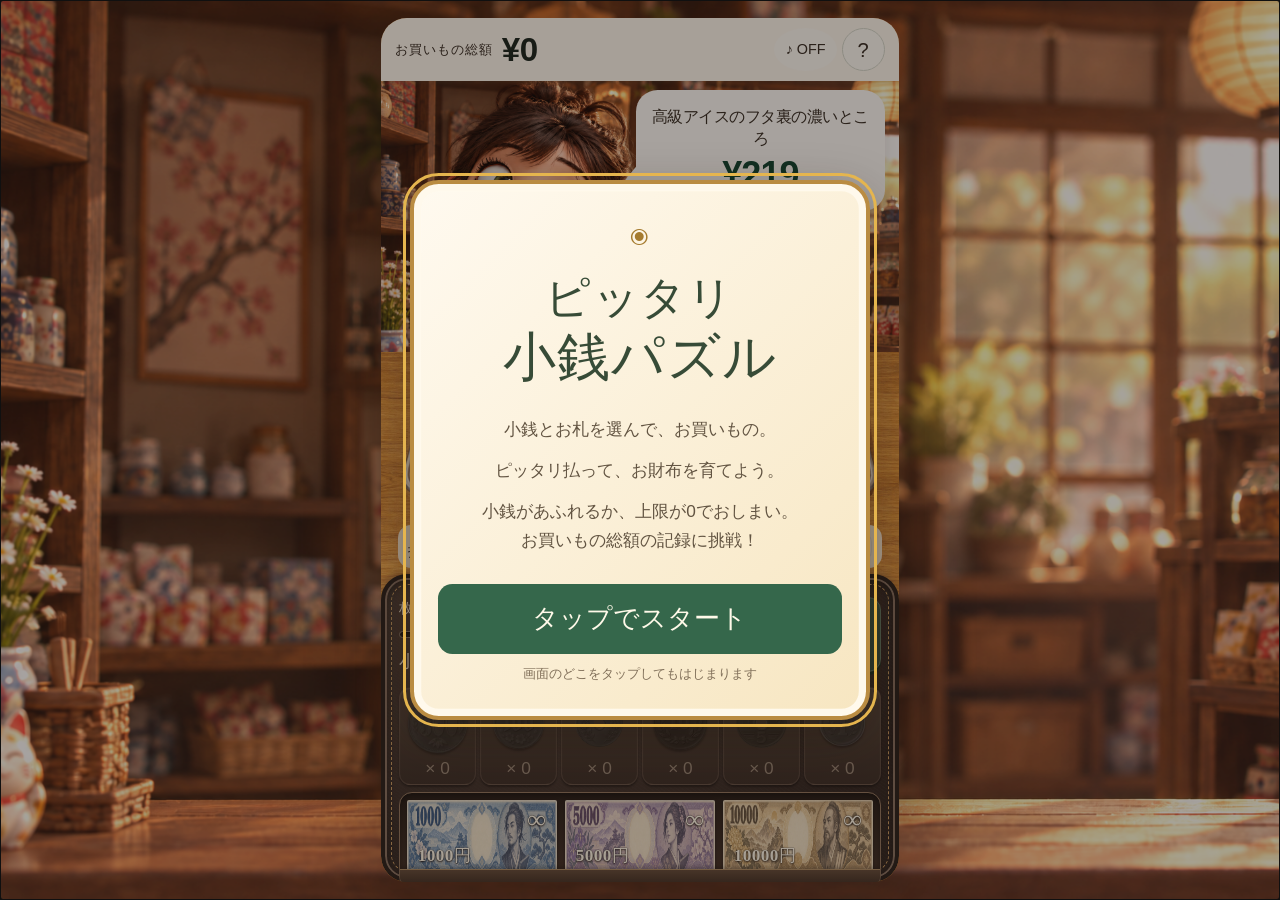
==== commit 04a56c07: "店員の表情演出と会計コメントを追加し、リザルト表示を調整 - 店内背景と店員画像を分離し、通常・笑顔・驚きの画像を切り替え - 表情ごとの頭と肩の表示位置を調整 - 通常時に目元の差分を使ったランダム" ====
--- a/index.html
+++ b/index.html
@@ -9,8 +9,17 @@
 <section class="wallet" id="wallet"><div class="wallet-controls"><div class="wallet-stats"><div class="coin-total-label"><span>枚数</span><strong id="coin-total"></strong></div><div class="section-heading wallet-heading"><h2>小銭上限</h2><strong id="capacity"></strong></div></div><div class="wallet-action"><button id="pay" disabled>お会計 <span>✓</span></button></div></div><div id="coins" class="coins"></div><div class="notes"><button data-note="1000"><span class="note-seal">壱</span><span>1000円<small>千円札</small></span><b>∞</b></button><button data-note="5000"><span class="note-seal">五</span><span>5000円<small>五千円札</small></span><b>∞</b></button><button data-note="10000"><span class="note-seal">万</span><span>10000円<small>一万円札</small></span><b>∞</b></button></div><p class="wallet-tip">小銭をタップ / 上にスワイプでトレイへ</p></section>
 
 </main>
+<div id="title-screen" class="title-screen" role="button" tabindex="0" aria-label="ピッタリ小銭パズルをスタート" aria-describedby="title-rules">
+  <div class="title-plate">
+    <span class="title-emblem" aria-hidden="true">◉</span>
+    <h2>ピッタリ<br><span>小銭パズル</span></h2>
+    <div id="title-rules" class="title-rules"><p>小銭とお札を選んで、お買いもの。</p><p>ピッタリ払って、お財布を育てよう。</p><p>小銭があふれるか、上限が0でおしまい。<br>お買いもの総額の記録に挑戦！</p></div>
+    <strong class="title-start">タップでスタート</strong>
+    <small>画面のどこをタップしてもはじまります</small>
+  </div>
+</div>
 <div id="toast" role="status" aria-live="polite"></div>
 <dialog id="help-dialog"><button class="close" data-close="help-dialog" aria-label="閉じる">×</button><span class="dialog-icon">◉</span><h2>小銭じょうずは、買いものじょうず。</h2><p>お財布のお金をじょうずに使って、ちょっと変な商品を買い続けよう。</p><ol><li>小銭やお札をタップしてトレイへ。</li><li>商品の金額以上を用意して「お会計」。</li><li>お釣りは千円単位をお札で、端数を最少枚数の硬貨で返します。</li></ol><p id="growth-rules">小銭を減らしてポイント獲得。ピッタリ支払いで財布を育てよう。</p><small>ヒント：198円に203円を出すと、お釣りは5円玉1枚。</small><button class="primary" data-close="help-dialog">お買いものをはじめる →</button></dialog>
-<dialog id="result"><div class="receipt"><span>小銭商店 / RECEIPT</span><h2>財布がパンクしました</h2><p>お買い上げ、ありがとうございました。</p><div id="receipt-items"></div><div class="receipt-total">合計 <strong id="result-total"></strong></div><p id="result-count"></p><p class="result-achievement" id="result-exact"></p><p class="result-achievement" id="result-empty"></p><div class="barcode" aria-hidden="true"></div><small>またのご来店を、お待ちしています。</small><button id="restart" class="primary">もう一度お買いもの →</button></div></dialog>
-<script src="wallet-config.js"></script><script src="products.js"></script><script src="game.js"></script><script src="app.js"></script>
+<dialog id="result"><div class="receipt"><span>小銭商店 / RECEIPT</span><h2>財布がパンクしました</h2><p>お買い上げ、ありがとうございました。</p><div id="receipt-items"></div><div class="receipt-total">合計 <strong id="result-total"></strong></div><div class="result-summary"><span id="result-gold" class="result-gold" role="img" aria-label="獲得ゴールドカード" hidden></span><p id="result-count"></p></div><p class="result-achievement" id="result-exact"></p><p class="result-achievement" id="result-empty"></p><div class="barcode" aria-hidden="true"></div><small>またのご来店を、お待ちしています。</small><button id="restart" class="primary">もう一度お買いもの →</button></div></dialog>
+<script src="wallet-config.js"></script><script src="products.js"></script><script src="game.js"></script><script src="cashier-comments.js"></script><script src="app.js"></script>
 </body></html>
--- a/theme.css
+++ b/theme.css
@@ -1,13 +1,13 @@
 /* Illustrated shop skin. Layout and all hit targets remain real HTML controls. */
 :root{font-family:-apple-system,BlinkMacSystemFont,"Hiragino Kaku Gothic ProN","Yu Gothic",sans-serif}
-body{background:#bda185 url('assets/art/shop.jpg') center/cover fixed;color:#30271f}
+body{background:#bda185 url('assets/art/shop-background.png') center/cover fixed;color:#30271f}
 body::before{content:'';position:fixed;inset:0;background:#37271655;backdrop-filter:blur(12px);z-index:-1}
 .game{height:clamp(calc(650 * var(--u)),calc(100dvh - var(--safe-top) - var(--safe-bottom) - 16px),calc(720 * var(--u)));grid-template-rows:calc(32 * var(--u)) calc(44 * var(--u)) minmax(calc(180 * var(--u)),1fr) calc(156 * var(--u)) calc(230 * var(--u));border-radius:calc(18 * var(--u));background:#f3d3a3;box-shadow:0 16px 70px #25180a60;overflow:hidden}
 .game>header{background:#fffaf0;border-bottom:1px solid #dfd1bd;padding:0 calc(12 * var(--u))}
 .brand{font-size:calc(13 * var(--u));color:#294439}.brand span{display:none}.header-actions #sound{font-size:calc(10 * var(--u))}.header-actions button{width:calc(26 * var(--u));height:calc(26 * var(--u));background:#fffdf7}
 .collection{margin:0;padding:calc(3 * var(--u)) calc(13 * var(--u));border:0;background:#fffaf0;box-shadow:0 2px 4px #69543b30;z-index:1}
 .score{display:grid;grid-template-columns:auto 1fr;gap:0 calc(10 * var(--u));align-items:center;padding:0}.score>span{font-size:calc(10 * var(--u));font-weight:700}.score strong{font-size:calc(26 * var(--u));color:#111f18}.score small{grid-column:1/-1;font-size:calc(8 * var(--u));color:#776a57}.best{color:#776a57}.shelf-label{display:none}
-.product{position:relative;background:#dbb98b url('assets/art/shop.jpg') center 36%/cover no-repeat;padding:calc(10 * var(--u));align-items:flex-end;justify-content:center}
+.product{position:relative;background:#dbb98b url('assets/art/shop-background.png') center 36%/cover no-repeat;padding:calc(10 * var(--u));align-items:flex-end;justify-content:center}
 .product-content{position:relative;width:48%;height:auto;min-height:calc(105 * var(--u));max-height:100%;padding:calc(12 * var(--u)) calc(10 * var(--u));gap:calc(8 * var(--u));background:#fffefa;border-radius:42% 42% 38% 20%;box-shadow:0 4px 16px #684c2925;justify-content:center}
 .product-content::after{content:'';position:absolute;left:calc(-8 * var(--u));bottom:18%;width:calc(20 * var(--u));height:calc(18 * var(--u));background:#fffefa;clip-path:polygon(100% 0,100% 100%,0 100%)}
 .product .product-art{display:none}.product h1{font-size:calc(12 * var(--u));font-weight:800;line-height:1.5;overflow-wrap:anywhere}.product .price{font-size:calc(28 * var(--u));color:#063e2b;letter-spacing:-1px;white-space:nowrap}
@@ -48,9 +48,20 @@
 /* One continuous counter beneath scene, tray, and the wallet's rounded corners. */
 .game{--tray-height:calc(112 * var(--u));background:#dba452 url('assets/art/counter.jpg') center bottom/100% auto repeat-y;height:clamp(calc(700 * var(--u)),calc(100dvh - var(--safe-top) - var(--safe-bottom) - 16px),calc(760 * var(--u)));grid-template-rows:calc(32 * var(--u)) calc(44 * var(--u)) minmax(calc(180 * var(--u)),1fr) calc(204 * var(--u)) calc(230 * var(--u))}
 .product{background:transparent;isolation:isolate}
-.shop-scene{position:absolute;left:0;top:0;width:100%;height:113%;background:url('assets/art/shop.jpg') center top/100% 100% no-repeat;pointer-events:none;z-index:-1}
-.cashier-face{position:absolute;inset:0;background:url('assets/art/cashier-idle.jpg') center top/100% 100% no-repeat;mask-image:radial-gradient(ellipse 12% 15% at 29% 27%,#000 86%,transparent 100%);-webkit-mask-image:radial-gradient(ellipse 12% 15% at 29% 27%,#000 86%,transparent 100%)}
-.product[data-expression="smile"] .cashier-face{opacity:0}
+.shop-scene{position:absolute;left:0;top:0;width:100%;height:113%;background:url('assets/art/shop-background.png') center top/100% 100% no-repeat;pointer-events:none;z-index:-1}
+.cashier-sprite{opacity:0;position:absolute;inset:0;width:100%;height:100%;object-fit:fill;pointer-events:none}
+/* Align face and shoulder centers with idle; percentages scale with the scene. */
+.cashier-smile{transform:translate(2%,-6%)}
+.cashier-surprise{transform:translate(2%,-5.5%)}
+.product[data-expression="idle"] .cashier-idle,
+.product[data-expression="smile"] .cashier-smile,
+.product[data-expression="surprise"] .cashier-surprise{opacity:1}
+/* Only the two eye regions change; the original idle sprite stays underneath. */
+.cashier-blink{mask-image:radial-gradient(ellipse 5.5% 8% at 21.7% 28.5%,#000 85%,transparent 100%),radial-gradient(ellipse 5.5% 8% at 35.2% 35.5%,#000 85%,transparent 100%);-webkit-mask-image:radial-gradient(ellipse 5.5% 8% at 21.7% 28.5%,#000 85%,transparent 100%),radial-gradient(ellipse 5.5% 8% at 35.2% 35.5%,#000 85%,transparent 100%)}
+.product[data-expression="idle"][data-blink="closed"] .cashier-blink{opacity:1}
+.cashier-comment{display:none;margin:0;font-size:calc(15 * var(--u));font-weight:700;line-height:1.6;text-align:center;overflow-wrap:anywhere;color:#493c2c}
+.product[data-comment] .product-content>:not(.cashier-comment){display:none}
+.product[data-comment] .cashier-comment{display:block}
 .payment{background:none;box-shadow:none;padding-top:calc(8 * var(--u))}
 .tray{flex:0 0 auto;isolation:isolate}
 .tray::before{content:'';position:absolute;left:0;right:0;top:0;height:var(--tray-height);background:url('assets/art/tray.jpg') center/100% 100% no-repeat;clip-path:polygon(8% 6%,92% 6%,95% 8%,97% 16%,99% 73%,98% 81%,96% 87%,4% 87%,2% 82%,1% 74%,3% 17%,5% 9%);pointer-events:none;z-index:-1}
@@ -78,7 +89,8 @@
 
 /* Shorter speech bubble above a separate, animated product illustration. */
 .product .product-content{position:absolute;top:calc(6 * var(--u));right:calc(10 * var(--u));width:48%;height:calc(84 * var(--u));min-height:0;max-height:none;padding:calc(6 * var(--u)) calc(8 * var(--u));gap:calc(4 * var(--u));justify-content:center}
-.product h1{font-size:calc(11 * var(--u));line-height:1.35}
+.product h1,.product .cashier-comment{font-size:calc(11 * var(--u));line-height:1.35;font-weight:800;color:inherit}
+.product .cashier-comment{margin:0}
 .product .price{font-size:calc(25 * var(--u));line-height:1.1}
 .product #art{display:grid;place-items:center;position:absolute;right:calc(10 * var(--u));bottom:calc(2 * var(--u));width:48%;height:calc(90 * var(--u));margin:0;border-radius:0;background:transparent;font-size:calc(80 * var(--u));line-height:1;text-shadow:0 5px 7px #39271033;pointer-events:none}
 .product #art::after{display:none}
@@ -97,3 +109,24 @@
 .notes button[data-note]>span:nth-child(2){top:auto;bottom:12%;left:7%;font-size:calc(12 * var(--u))}
 .notes button[data-note] b{top:9%;right:7%;font-size:calc(18 * var(--u));max-width:45%;overflow-wrap:anywhere}
 .score .header-actions{pointer-events:auto}
+
+/* Empty holdings are distinct from temporary input locks during checkout. */
+.coin-slot[data-empty="true"] .coin-stack{filter:brightness(.32) saturate(.2);opacity:.7}
+.coin-slot[data-empty="true"] .coin-count{color:#9a8877}
+/* One icon per earned card, aligned with the purchase count. */
+.result-summary{display:flex;align-items:center;gap:10px;margin:12px 0}
+.result-summary #result-count{margin:0 0 0 auto;flex-shrink:0;white-space:nowrap}
+.result-gold{display:flex;align-items:center;justify-content:flex-start;gap:4px;min-width:0;overflow-x:auto;padding:3px 0}
+.result-gold[hidden]{display:none}
+.result-gold-card{flex:0 0 28px;width:28px;height:18px;border:1px solid #a5751c;border-radius:3px;background:linear-gradient(135deg,#fff3b6,#e4bf59 45%,#b47e22);box-shadow:0 1px 2px #53391055;display:grid;place-items:center;color:#8c6418;font-size:11px;line-height:1}
+
+/* One full-viewport hit target prevents the start tap reaching the game. */
+.title-screen{position:fixed;inset:0;z-index:100;display:grid;place-items:center;padding:calc(var(--safe-top) + var(--frame-gap)) calc(var(--safe-right) + var(--frame-gap)) calc(var(--safe-bottom) + var(--frame-gap)) calc(var(--safe-left) + var(--frame-gap));background:#231b1666;cursor:pointer;touch-action:manipulation}
+.title-plate{box-sizing:border-box;width:calc(320 * var(--u));max-width:100%;padding:calc(23 * var(--u)) calc(17 * var(--u));text-align:center;border:calc(3 * var(--u)) solid #ba8c42;border-radius:calc(20 * var(--u));background:linear-gradient(135deg,#fffaf0,#f7e6c1);box-shadow:0 calc(12 * var(--u)) calc(35 * var(--u)) #21160c66,inset 0 0 0 calc(5 * var(--u)) #fff9ec;color:#374b37;pointer-events:none}
+.title-emblem{font-size:calc(26 * var(--u));color:#a57b2e}
+.title-plate h2{margin:calc(8 * var(--u)) 0 calc(18 * var(--u));font-size:calc(31 * var(--u));line-height:1.2;font-weight:900;letter-spacing:.03em}
+.title-plate h2 span{font-size:calc(37 * var(--u))}
+.title-rules p{font-size:calc(12 * var(--u));line-height:1.7;margin:calc(8 * var(--u)) 0;color:#625442}
+.title-start{display:block;margin:calc(20 * var(--u)) 0 calc(8 * var(--u));padding:calc(12 * var(--u));border-radius:calc(10 * var(--u));background:#35674b;color:#fff9e9;font-size:calc(18 * var(--u))}
+.title-plate small{font-size:calc(9 * var(--u));color:#81705a}
+.title-screen:focus-visible .title-plate{outline:3px solid #e5b54e;outline-offset:4px}
